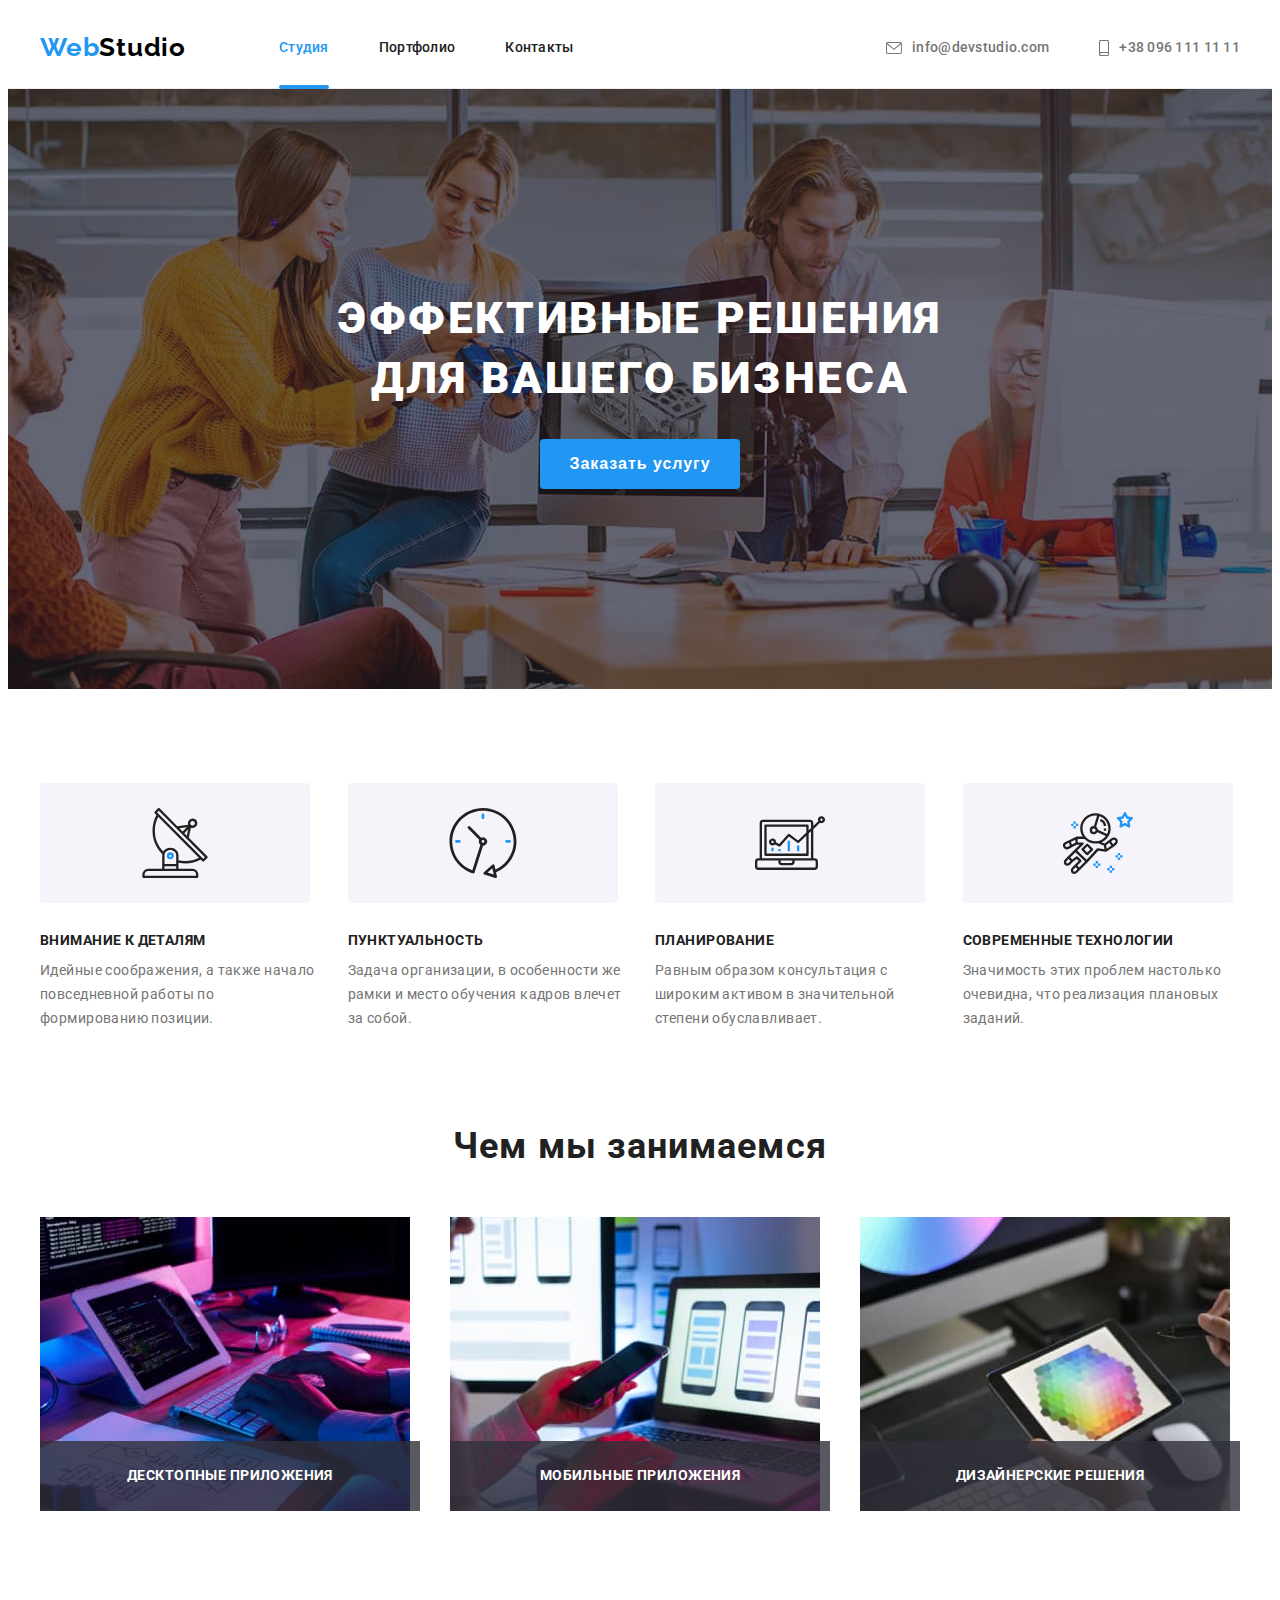
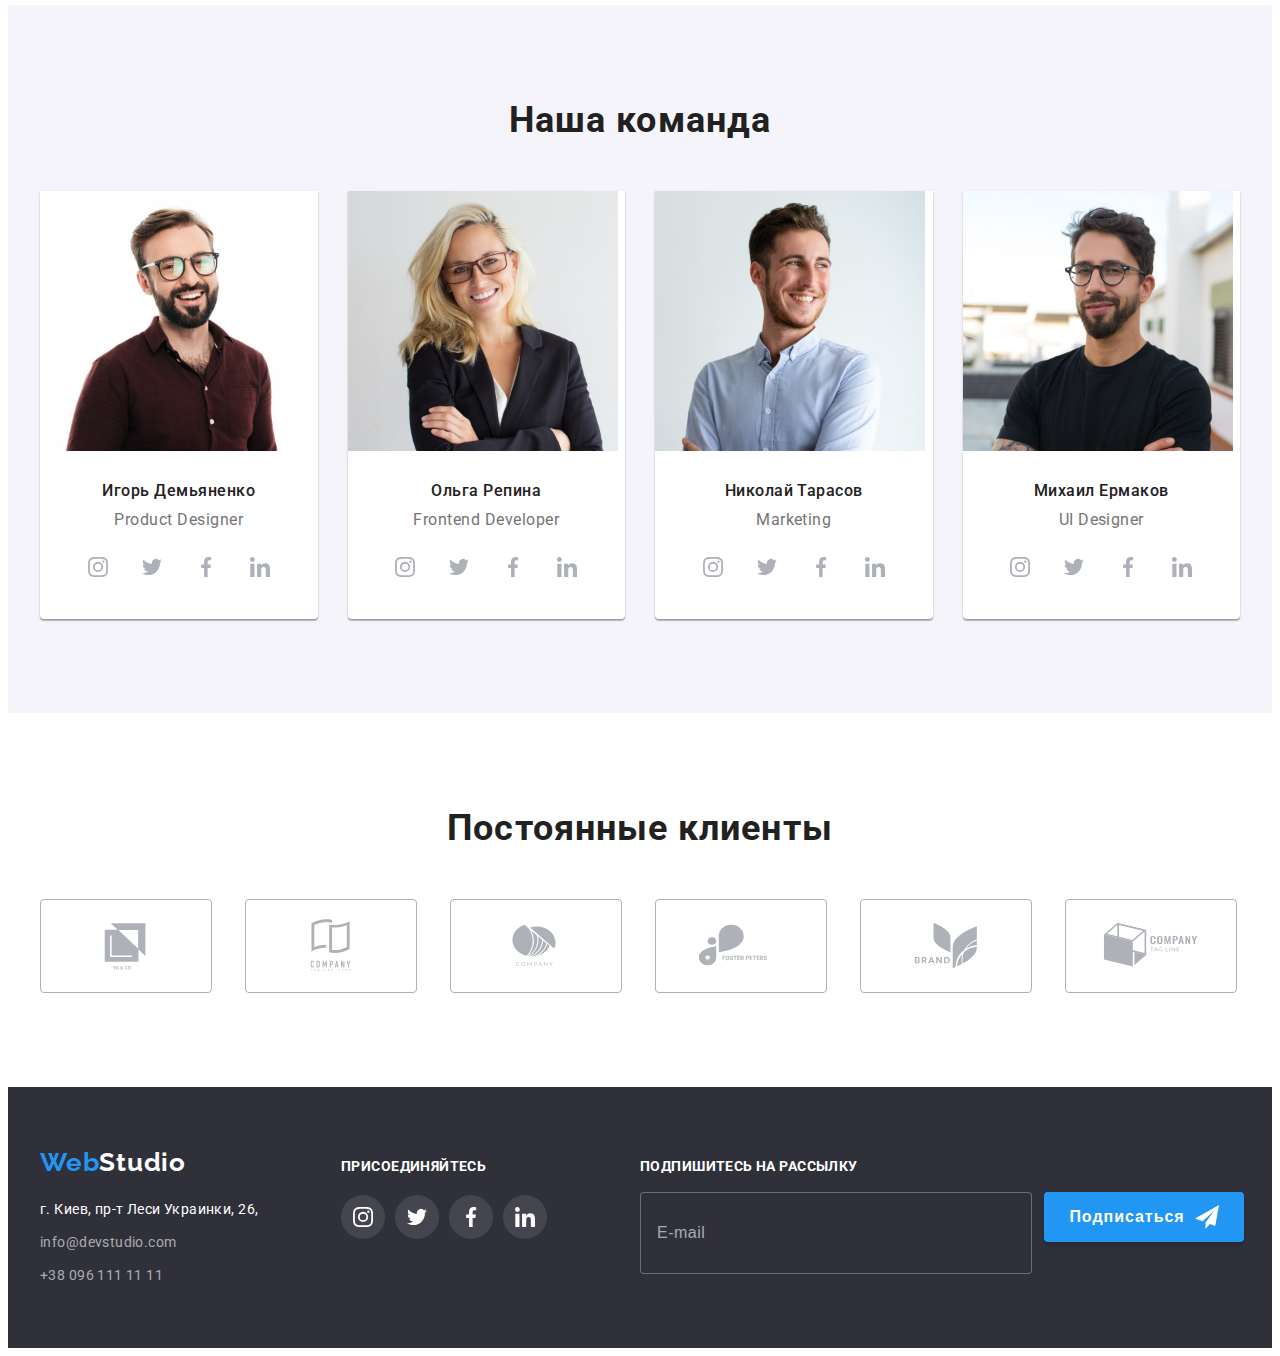
==== index.html @ a0c00a34 "Выполняет рефакторинг CSS-кода модального окна используя препроцессор SASS" ====
<!DOCTYPE html>
<html lang="ru">
<head>
    <meta charset="UTF-8">
    <meta http-equiv="X-UA-Compatible" content="IE=edge">
    <meta name="viewport" content="width=device-width, initial-scale=1.0">
    <title>Студия</title>
    <link rel="preconnect" href="https://fonts.googleapis.com">
    <link rel="preconnect" href="https://fonts.gstatic.com" crossorigin>
    <link href="https://fonts.googleapis.com/css2?family=Raleway:wght@700&family=Roboto:wght@400;500;700;900&display=swap"
        rel="stylesheet">
    <link rel="stylesheet" href="https://cdnjs.cloudflare.com/ajax/libs/modern-normalize/1.1.0/modern-normalize.min.css"
        integrity="sha512-wpPYUAdjBVSE4KJnH1VR1HeZfpl1ub8YT/NKx4PuQ5NmX2tKuGu6U/JRp5y+Y8XG2tV+wKQpNHVUX03MfMFn9Q=="
        crossorigin="anonymous" referrerpolicy="no-referrer" />
    <link rel="stylesheet" href="./css/main.min.css">
    <link rel="stylesheet" href="./css_old/styles.css">
</head>
<body>
    <!-- Шапка сайта -->    
    <header class="header">

        <div class="container header__container">

            <!-- Раздел навигации -->
            <nav class="nav">
                <a class="logo" href="./index.html">
                    <span class="logo__accent">Web</span>Studio
                </a>

                <ul class="nav-list">
                    <li class="nav-list__item">
                        <a class="nav-list__link current" href="./index.html">Студия</a>
                    </li>
                    <li class="nav-list__item">
                        <a class="nav-list__link" href="./portfolio.html">Портфолио</a>
                    </li>
                    <li class="nav-list__item">
                        <a class="nav-list__link" href="#">Контакты</a>
                    </li>
                </ul>
            </nav>

            <!-- Ссылки на контакты сайта -->
            <ul class="contact-list">
                <li class="contact-list__item">
                    <a class="contact-list__mail" href="mailto:info@devstudio.com">
                        <svg width="16" height="12" class="contact-list__icon">
                            <use href="./images/icons.svg#envelope"></use>
                        </svg>
                        info@devstudio.com
                    </a>
                </li>
                <li class="contact-list__item">
                    <a class="contact-list__phone" href="tel:+380961111111">
                        <svg width="10" height="16" class="contact-list__icon">
                            <use href="./images/icons.svg#smartphone"></use>
                        </svg>
                        +38 096 111 11 11
                    </a>
                </li>
            </ul>
        </div>
    </header>

    <!-- Главное (уникальное) содержсодержимое страницы -->
    <main class="main-content">
        
        <!-- Блок "ГЕРОЙ" -->
        <div class="hero">
            <section class="hero__content">
                <h1 class="hero__title">Эффективные решения для вашего бизнеса</h1>

                <button class="button hero__button" type="button" data-modal-open>Заказать услугу</button>

               <!-- Модальное окно -->
                <div class="backdrop is-hidden" data-modal>
                    <div class="modal">
                        <button class="button modal__closing-button" type="button" data-modal-close>
                            <svg width="11" height="11" class="button__icon">
                                <use href="./images/icons.svg#cross"></use>
                            </svg>
                        </button>

                        <h2 class="modal__title visually-hidden">Форма заказа услуги</h2>
                        <p class="modal__offer">Оставьте свои данные, мы вам перезвоним</p>

                        <form class="form">
                            <label class="form__label">
                                Имя
                                <input class="form__input" type="text" name="username">
                                <svg width="18" height="18" class="form__icon">
                                    <use href="./images/icons.svg#person"></use>
                                </svg>
                            </label>
                            <label class="form__label">
                                Телефон
                                <input class="form__input" type="tel" name="user-phone">
                                <svg width="18" height="18" class="form__icon">
                                    <use href="./images/icons.svg#phone"></use>
                                </svg>
                            </label>
                            <label class="form__label">
                                Почта
                                <input class="form__input" type="email" name="users-email">
                                <svg width="18" height="18" class="form__icon">
                                    <use href="./images/icons.svg#email"></use>
                                </svg>
                            </label>
                            <label class="form__label form__label--another-margin">
                                Комментарий
                                <textarea class="textarea" name="user-comments" rows="6" placeholder="Введите текст"></textarea>
                            </label>
                            <label class="policy">
                                <input class="policy__checkbox-original visually-hidden" type="checkbox" name="policy-checkbox" value="terms-of-use">
                                <span class="policy__checkbox-custom">
                                    <svg width="15" height="15" class="policy__checkbox-icon">
                                        <use href="./images/icons.svg#icon-check"></use>
                                    </svg>
                                </span>
                                Соглашаюсь с рассылкой и принимаю&#xa0;<a class="policy__link" href="#">Условия договора</a>
                            </label>

                            <button class="button modal__button" type="submit">Отправить</button>
                        </form>
                    </div>
                </div>
            </section>
        </div>

        <!-- Преимущества / особенности ВебСтудии -->
        <section class="benefits section">
            <div class="container">
                <h2 class="section-title-main visually-hidden">Преимущества / особенности</h2>

                <!-- Список преимуществ -->
                <ul class="benefits-list">
                    <li class="benefits-item">
                        <div class="benefits-icon-box">
                            <svg width="70" height="70" class="benefits-icon">
                                <use href="./images/icons.svg#attention-to-detail"></use>
                            </svg>
                        </div>
                        <h3 class="item-title">Внимание к деталям</h3>
                        <p class="item-text">Идейные соображения, а также начало повседневной работы по формированию позиции.</p>
                    </li>
                    <li class="benefits-item">
                        <div class="benefits-icon-box">
                            <svg width="70" height="70" class="benefits-icon">
                                <use href="./images/icons.svg#punctuality"></use>
                            </svg>
                        </div>
                        <h3 class="item-title">Пунктуальность</h3>
                        <p class="item-text">Задача организации, в особенности же рамки и место обучения кадров влечет за собой.</p>
                    </li>
                    <li class="benefits-item">
                        <div class="benefits-icon-box">
                            <svg width="70" height="70" class="benefits-icon">
                                <use href="./images/icons.svg#planning"></use>
                            </svg>
                        </div>
                        <h3 class="item-title">Планирование</h3>
                        <p class="item-text">Равным образом консультация с широким активом в значительной степени обуславливает.</p>
                    </li>
                    <li class="benefits-item">
                        <div class="benefits-icon-box">
                            <svg width="70" height="70" class="benefits-icon">
                                <use href="./images/icons.svg#modern-technologies"></use>
                            </svg>
                        </div>
                        <h3 class="item-title">Современные технологии</h3>
                        <p class="item-text">Значимость этих проблем настолько очевидна, что реализация плановых заданий.</p>
                    </li>
                </ul>
            </div>
        </section>

        <!-- Услуги ВебСтудии -->
        <section class="services section">
            <div class="container">
                <h2 class="section-title-main">Чем мы занимаемся</h2>

                <!-- Список услуг ВебСтудии -->
                <ul class="services-list">
                    <li class="services-item">
                        <img class="services-image" src="./images/studio-services/1-layout-of-the-website.jpg" 
                        alt="Разработчик с помощью гаджетов занимается версткой сайта" 
                        width="370" 
                        height="294">

                        <div class="services-item-overlay">
                            <h3 class="item-title">Десктопные приложения</h3>
                        </div>
                    </li>
                    <li class="services-item">
                        <img class="services-image" src="./images/studio-services/2-frontend-end-backend-dev.jpg" 
                        alt="Разработчик с помощью гаджетов занимается оформлением интерфейса сайта" 
                        width="370" 
                        height="294">

                        <div class="services-item-overlay">
                            <h3 class="item-title">Мобильные приложения</h3>
                        </div>
                    </li>
                    <li class="services-item">
                        <img class="services-image" src="./images/studio-services/3-website-design.jpg" 
                        alt="Разработчик с помощью гаджетов занимается оформлением дизайна сайта" 
                        width="370" 
                        height="294">

                        <div class="services-item-overlay">
                            <h3 class="item-title">Дизайнерские решения</h3>
                        </div>
                    </li>
                </ul>
            </div>
        </section>

        <!-- Наша команда -->
        <section class="team section">
            <div class="container">
                <h2 class="section-title-main">Наша команда</h2>
            
                <!-- Список членов команды со ссылками на личные портфолио -->
                <ul class="team-list">
                    <li class="team-item">
                        <img class="team-item-images" src="./images/team-of-studio/1-igor-demyanenko.jpg"
                        alt="Личное фото Игоря Демьяненко" 
                        width="270" 
                        height="260">
                        <h3 class="item-title">Игорь Демьяненко</h3>
                        <p class="item-text">Product Designer</p>
                        <ul class="social-networks-list">
                            <li class="social-networks-item">
                                <a class="social-network-link" href="#" aria-label="">
                                    <div class="social-network-icon-box">
                                        <svg width="20" height="20" class="social-network-icon">
                                            <use href="./images/icons.svg#instagram"></use>
                                        </svg>
                                    </div>
                                </a>
                            </li>
                            <li class="social-networks-item">
                                <a class="social-network-link" href="#">
                                    <div class="social-network-icon-box">
                                        <svg width="20" height="20" class="social-network-icon">
                                            <use href="./images/icons.svg#twitter"></use>
                                        </svg>
                                    </div>
                                </a>
                            </li>
                            <li class="social-networks-item">
                                <a class="social-network-link" href="#">
                                    <div class="social-network-icon-box">
                                        <svg width="20" height="20" class="social-network-icon">
                                            <use href="./images/icons.svg#facebook"></use>
                                        </svg>
                                    </div>
                                </a>
                            </li>
                            <li class="social-networks-item">
                                <a class="social-network-link" href="#">
                                    <div class="social-network-icon-box">
                                        <svg width="20" height="20" class="social-network-icon">
                                            <use href="./images/icons.svg#linkedin"></use>
                                        </svg>
                                    </div>
                                </a>
                            </li>
                        </ul>
                    </li>
                    <li class="team-item">
                        <img class="team-item-images" src="./images/team-of-studio/2-olga-repina.jpg"
                        alt="Личное фото Ольги Репиной" 
                        width="270" 
                        height="260">
                        <h3 class="item-title">Ольга Репина</h3>
                        <p class="item-text">Frontend Developer</p>
                        <ul class="social-networks-list">
                            <li class="social-networks-item">
                                <a class="social-network-link" href="#" aria-label="">
                                    <div class="social-network-icon-box">
                                        <svg width="20" height="20" class="social-network-icon">
                                            <use href="./images/icons.svg#instagram"></use>
                                        </svg>
                                    </div>
                                </a>
                            </li>
                            <li class="social-networks-item">
                                <a class="social-network-link" href="#">
                                    <div class="social-network-icon-box">
                                        <svg width="20" height="20" class="social-network-icon">
                                            <use href="./images/icons.svg#twitter"></use>
                                        </svg>
                                    </div>
                                </a>
                            </li>
                            <li class="social-networks-item">
                                <a class="social-network-link" href="#">
                                    <div class="social-network-icon-box">
                                        <svg width="20" height="20" class="social-network-icon">
                                            <use href="./images/icons.svg#facebook"></use>
                                        </svg>
                                    </div>
                                </a>
                            </li>
                            <li class="social-networks-item">
                                <a class="social-network-link" href="#">
                                    <div class="social-network-icon-box">
                                        <svg width="20" height="20" class="social-network-icon">
                                            <use href="./images/icons.svg#linkedin"></use>
                                        </svg>
                                    </div>
                                </a>
                            </li>
                        </ul>
                    </li>
                    <li class="team-item">
                        <img class="team-item-images" src="./images/team-of-studio/3-nikolay-tarasov.jpg"
                        alt="Личное фото Николая Тарасова" 
                        width="270" 
                        height="260">
                        <h3 class="item-title">Николай Тарасов</h3>
                        <p class="item-text">Marketing</p>
                        <ul class="social-networks-list">
                            <li class="social-networks-item">
                                <a class="social-network-link" href="#" aria-label="">
                                    <div class="social-network-icon-box">
                                        <svg width="20" height="20" class="social-network-icon">
                                            <use href="./images/icons.svg#instagram"></use>
                                        </svg>
                                    </div>
                                </a>
                            </li>
                            <li class="social-networks-item">
                                <a class="social-network-link" href="#">
                                    <div class="social-network-icon-box">
                                        <svg width="20" height="20" class="social-network-icon">
                                            <use href="./images/icons.svg#twitter"></use>
                                        </svg>
                                    </div>
                                </a>
                            </li>
                            <li class="social-networks-item">
                                <a class="social-network-link" href="#">
                                    <div class="social-network-icon-box">
                                        <svg width="20" height="20" class="social-network-icon">
                                            <use href="./images/icons.svg#facebook"></use>
                                        </svg>
                                    </div>
                                </a>
                            </li>
                            <li class="social-networks-item">
                                <a class="social-network-link" href="#">
                                    <div class="social-network-icon-box">
                                        <svg width="20" height="20" class="social-network-icon">
                                            <use href="./images/icons.svg#linkedin"></use>
                                        </svg>
                                    </div>
                                </a>
                            </li>
                        </ul>
                    </li>
                    <li class="team-item">
                        <img class="team-item-images" src="./images/team-of-studio/4-mikhail-ermakov.jpg"
                        alt="Личное фото Михаила Ермакова" 
                        width="270" 
                        height="260">
                        <h3 class="item-title">Михаил Ермаков</h3>
                        <p class="item-text">UI Designer</p>
                        <ul class="social-networks-list">
                            <li class="social-networks-item">
                                <a class="social-network-link" href="#" aria-label="">
                                    <div class="social-network-icon-box">
                                        <svg width="20" height="20" class="social-network-icon">
                                            <use href="./images/icons.svg#instagram"></use>
                                        </svg>
                                    </div>
                                </a>
                            </li>
                            <li class="social-networks-item">
                                <a class="social-network-link" href="#">
                                    <div class="social-network-icon-box">
                                        <svg width="20" height="20" class="social-network-icon">
                                            <use href="./images/icons.svg#twitter"></use>
                                        </svg>
                                    </div>
                                </a>
                            </li>
                            <li class="social-networks-item">
                                <a class="social-network-link" href="#">
                                    <div class="social-network-icon-box">
                                        <svg width="20" height="20" class="social-network-icon">
                                            <use href="./images/icons.svg#facebook"></use>
                                        </svg>
                                    </div>
                                </a>
                            </li>
                            <li class="social-networks-item">
                                <a class="social-network-link" href="#">
                                    <div class="social-network-icon-box">
                                        <svg width="20" height="20" class="social-network-icon">
                                            <use href="./images/icons.svg#linkedin"></use>
                                        </svg>
                                    </div>
                                </a>
                            </li>
                        </ul>
                    </li>
                </ul>
            </div>
        </section>

        <!-- Постоянные клиенты -->
        <section class="clients section">
            <div class="container">
                <h2 class="section-title-main">Постоянные клиенты</h2>
        
                <!-- Список ссылок на сайты клиентов -->
                <ul class="clients-list">
                    <li class="clients-item">
                        <a class="clients-link" href="#">
                            <div class="clients-icon-box">
                                <svg width="106" height="60" class="clients-icon">
                                    <use href="./images/icons.svg#first-client"></use>
                                </svg>
                            </div>
                        </a>
                    </li>
                    <li class="clients-item">
                        <a class="clients-link" href="#">
                            <div class="clients-icon-box">
                                <svg width="106" height="60" class="clients-icon">
                                    <use href="./images/icons.svg#second-client"></use>
                                </svg>
                            </div>
                        </a>
                    </li>
                    <li class="clients-item">
                        <a class="clients-link" href="#">
                            <div class="clients-icon-box">
                                <svg width="106" height="60" class="clients-icon">
                                    <use href="./images/icons.svg#third-client"></use>
                                </svg>
                            </div>
                        </a>
                    </li>
                    <li class="clients-item">
                        <a class="clients-link" href="#">
                            <div class="clients-icon-box">
                                <svg width="106" height="60" class="clients-icon">
                                    <use href="./images/icons.svg#fourth-client"></use>
                                </svg>
                            </div>
                        </a>
                    </li>
                    <li class="clients-item">
                        <a class="clients-link" href="#">
                            <div class="clients-icon-box">
                                <svg width="106" height="60" class="clients-icon">
                                    <use href="./images/icons.svg#fifth-client"></use>
                                </svg>
                            </div>
                        </a>
                    </li>
                    <li class="clients-item">
                        <a class="clients-link" href="#">
                            <div class="clients-icon-box">
                                <svg width="106" height="60" class="clients-icon">
                                    <use href="./images/icons.svg#sixth-client"></use>
                                </svg>
                            </div>
                        </a>
                    </li>
                </ul>
            </div>
        </section>

    </main>

    <!-- Подвал сайта -->
    <footer class="footer">
        <div class="container">
            <div class="information-about-us">
                <div class="our-contacts">
                    <a class="logo footer__logo" href="./index.html">
                        <span class="logo__accent">Web</span>Studio
                    </a>

                    <address class="address">
                        <p>г. Киев, пр-т Леси Украинки, 26,</p>

                        <a class="contact-mail" href="mailto:info@devstudio.com">info@devstudio.com</a>
                        <a class="contact-number" href="tel:+380961111111">+38 096 111 11 11</a>
                    </address>
                </div>

                <div class="our-social-networks">
                    <h3 class="item-title">Присоединяйтесь</h3>
                    <ul class="social-networks-list">
                        <li class="social-networks-item">
                            <a class="social-network-link" href="#" aria-label="">
                                <div class="social-network-icon-box">
                                    <svg width="20" height="20" class="social-network-icon">
                                        <use href="./images/icons.svg#instagram"></use>
                                    </svg>
                                </div>
                            </a>
                        </li>
                        <li class="social-networks-item">
                            <a class="social-network-link" href="#">
                                <div class="social-network-icon-box">
                                    <svg width="20" height="20" class="social-network-icon">
                                        <use href="./images/icons.svg#twitter"></use>
                                    </svg>
                                </div>
                            </a>
                        </li>
                        <li class="social-networks-item">
                            <a class="social-network-link" href="#">
                                <div class="social-network-icon-box">
                                    <svg width="20" height="20" class="social-network-icon">
                                        <use href="./images/icons.svg#facebook"></use>
                                    </svg>
                                </div>
                            </a>
                        </li>
                        <li class="social-networks-item">
                            <a class="social-network-link" href="#">
                                <div class="social-network-icon-box">
                                    <svg width="20" height="20" class="social-network-icon">
                                        <use href="./images/icons.svg#linkedin"></use>
                                    </svg>
                                </div>
                            </a>
                        </li>
                    </ul>
                </div>

                <div class="our-newsletter">
                    <h3 class="item-title">Подпишитесь на рассылку</h3>

                    <form class="form-newsletter">
                        <label class="form__label form__label--no-margin">
                            <input class="form__input" type="email" name="users-email" placeholder="E-mail">
                        </label>

                        <button class="submit-form-btn" type="submit">
                            Подписаться
                            <svg width="24" height="24" class="icon-send">
                                <use href="./images/icons.svg#icon-send"></use>
                            </svg>
                        </button>
                    </form>
                </div>
            </div>
        </div>
    </footer>

    <script src="./js/modal.js"></script>
</body>
</html>
---- css/main.min.css ----
:root{--primary-bg-color: #ffffff;--secondary-bg-color: #2f303a;--section-bg-color: #f5f4fa;--primary-text-color: #757575;--secondary-text-color: #ffffff;--title-text-color: #212121;--logo-basic-text-color: #000000;--primary-button-color: #f5f4fa;--secondary-button-color: #2196f3;--primary-icon-color: #afb1b8;--secondary-icon-color: #ffffff;--primary-bg-color-icon: #ffffff;--secondary-bg-color-icon: rgba(255, 255, 255, 0.1);--primary-text-accent-color: #2196f3;--primary-element-accent-color: #2196f3;--secondary-element-accent-color: #ffffff;--tertiary-element-accent-color: #188ce8;--flexbox-items-gap: 30px;--primary-duration: 250ms;--primary-timing-function: cubic-bezier(0.4, 0, 0.2, 1)}body{background-color:var(--primary-bg-color);color:var(--primary-text-color);font-family:Roboto, sans-serif;font-style:normal;font-weight:normal;font-size:14px;line-height:1.71;letter-spacing:0.03em}h2{color:var(--title-text-color);font-weight:bold;font-size:36px;line-height:1.17;text-align:center;letter-spacing:0.03em}h3{color:var(--title-text-color)}h1,h2,h3,h4,h5,h6,p,ul{margin:0;padding:0;list-style:none}img{display:block;max-width:100%;height:auto}input{margin:0;padding:0}.container{width:1200px;padding-left:15px;padding-right:15px;margin-left:auto;margin-right:auto}.section{padding:94px 0}.visually-hidden{position:absolute;width:1px;height:1px;margin:-1px;padding:0;overflow:hidden;border:0;clip:rect(0 0 0 0)}.header{border-bottom:1px solid #ececec}.header__container{display:-webkit-box;display:-webkit-flex;display:-ms-flexbox;display:flex}.nav,.nav-list{display:-webkit-box;display:-webkit-flex;display:-ms-flexbox;display:flex;-webkit-box-align:center;-webkit-align-items:center;-ms-flex-align:center;align-items:center}.nav-list{font-weight:500;font-size:14px;line-height:1.14;letter-spacing:0.02em}.nav-list__item:not(:last-child){margin-right:50px}.nav-list__link{display:inline-block;position:relative;padding:32px 0;color:var(--title-text-color);text-decoration:none;-webkit-transition-property:color;-o-transition-property:color;transition-property:color;-webkit-transition-duration:var(--primary-duration);-o-transition-duration:var(--primary-duration);transition-duration:var(--primary-duration);-webkit-transition-timing-function:var(--primary-timing-function);-o-transition-timing-function:var(--primary-timing-function);transition-timing-function:var(--primary-timing-function)}.nav-list__link:hover,.nav-list__link:focus{color:var(--primary-text-accent-color)}.nav-list__link::after{content:'';position:absolute;bottom:-1px;left:0;width:100%;height:4px;-webkit-border-radius:2px;border-radius:2px;background-color:var(--primary-element-accent-color);opacity:0}.nav-list__link.current{color:var(--primary-text-accent-color)}.current.nav-list__link::after{opacity:1}.contact-list{font-weight:500;font-size:14px;line-height:1.14;letter-spacing:0.02em;margin-left:auto;display:-webkit-box;display:-webkit-flex;display:-ms-flexbox;display:flex;-webkit-box-align:center;-webkit-align-items:center;-ms-flex-align:center;align-items:center}.contact-list__icon{margin-right:10px;fill:currentColor}.contact-list__item:not(:last-child){margin-right:50px}.contact-list__mail,.contact-list__phone{color:var(--primary-text-color);text-decoration:none;display:-webkit-box;display:-webkit-flex;display:-ms-flexbox;display:flex;-webkit-box-align:center;-webkit-align-items:center;-ms-flex-align:center;align-items:center;padding:32px 0;-webkit-transition-property:color;-o-transition-property:color;transition-property:color;-webkit-transition-duration:var(--primary-duration);-o-transition-duration:var(--primary-duration);transition-duration:var(--primary-duration);-webkit-transition-timing-function:var(--primary-timing-function);-o-transition-timing-function:var(--primary-timing-function);transition-timing-function:var(--primary-timing-function)}.contact-list__mail:hover,.contact-list__mail:focus,.contact-list__phone:hover,.contact-list__phone:focus{color:var(--primary-text-accent-color)}.logo{color:var(--logo-basic-text-color);font-family:Raleway, sans-serif;font-weight:bold;font-size:26px;line-height:1.19;letter-spacing:0.03em;text-decoration:none;margin-right:93px;padding-top:24px;padding-bottom:25px;-webkit-transition-property:color;-o-transition-property:color;transition-property:color;-webkit-transition-duration:var(--primary-duration);-o-transition-duration:var(--primary-duration);transition-duration:var(--primary-duration);-webkit-transition-timing-function:var(--primary-timing-function);-o-transition-timing-function:var(--primary-timing-function);transition-timing-function:var(--primary-timing-function)}.logo__accent{color:var(--primary-text-accent-color)}.logo:hover,.logo:focus{color:var(--primary-text-accent-color)}.footer__logo{display:inline-block;margin:0 0 20px 0;padding:0;color:var(--secondary-text-color)}.hero{background-color:var(--secondary-bg-color);min-height:600px}.hero__content{max-width:1600px;margin-left:auto;margin-right:auto;padding-top:200px;padding-bottom:200px;background-image:-webkit-gradient(linear, left top, left bottom, from(rgba(47,48,58,0.4)), to(rgba(47,48,58,0.4))),url(../images/hero/background-hero.jpg);background-image:-webkit-linear-gradient(rgba(47,48,58,0.4), rgba(47,48,58,0.4)),url(../images/hero/background-hero.jpg);background-image:-o-linear-gradient(rgba(47,48,58,0.4), rgba(47,48,58,0.4)),url(../images/hero/background-hero.jpg);background-image:linear-gradient(rgba(47,48,58,0.4), rgba(47,48,58,0.4)),url(../images/hero/background-hero.jpg);-webkit-background-size:cover;background-size:cover;background-position:center}.hero__title{width:696px;margin-left:auto;margin-right:auto;margin-bottom:30px;color:var(--secondary-text-color);font-weight:900;font-size:44px;line-height:1.36;text-align:center;letter-spacing:0.06em;text-transform:uppercase}.button{display:block;width:200px;height:50px;margin:0 auto;padding:0;border:none;-webkit-border-radius:4px;border-radius:4px;background-color:var(--secondary-button-color);color:var(--secondary-text-color);font-weight:bold;font-size:16px;line-height:1.87;letter-spacing:.06em;-webkit-transition-property:-webkit-box-shadow background-color;transition-property:-webkit-box-shadow background-color;-o-transition-property:box-shadow background-color;transition-property:box-shadow background-color;transition-property:box-shadow background-color, -webkit-box-shadow background-color;-webkit-transition-duration:var(--primary-duration);-o-transition-duration:var(--primary-duration);transition-duration:var(--primary-duration);-webkit-transition-timing-function:var(--primary-timing-function);-o-transition-timing-function:var(--primary-timing-function);transition-timing-function:var(--primary-timing-function)}.button:hover,.button:focus{cursor:pointer;background-color:var(--tertiary-element-accent-color)}.backdrop{position:fixed;top:0;left:0;width:100%;height:100%;z-index:20;background-color:rgba(0,0,0,0.2);-webkit-transition-property:opacity transform;-o-transition-property:opacity transform;transition-property:opacity transform;-webkit-transition-duration:var(--primary-duration);-o-transition-duration:var(--primary-duration);transition-duration:var(--primary-duration);-webkit-transition-timing-function:var(--primary-timing-function);-o-transition-timing-function:var(--primary-timing-function);transition-timing-function:var(--primary-timing-function)}.backdrop.is-hidden{opacity:0;pointer-events:none;-webkit-transform:scale(1.1);-ms-transform:scale(1.1);transform:scale(1.1)}.modal{position:absolute;top:50%;left:50%;-webkit-transform:translate(-50%, -50%);-ms-transform:translate(-50%, -50%);transform:translate(-50%, -50%);min-width:528px;min-height:581px;padding:40px;background-color:#ffffff;-webkit-box-shadow:0px 1px 3px rgba(0,0,0,0.12),0px 1px 1px rgba(0,0,0,0.14),0px 2px 1px rgba(0,0,0,0.2);box-shadow:0px 1px 3px rgba(0,0,0,0.12),0px 1px 1px rgba(0,0,0,0.14),0px 2px 1px rgba(0,0,0,0.2);-webkit-border-radius:4px;border-radius:4px}.modal__closing-button{position:absolute;top:8px;right:8px;display:-webkit-box;display:-webkit-flex;display:-ms-flexbox;display:flex;-webkit-box-pack:center;-webkit-justify-content:center;-ms-flex-pack:center;justify-content:center;-webkit-box-align:center;-webkit-align-items:center;-ms-flex-align:center;align-items:center;width:30px;height:30px;background-color:#ffffff;border:1px solid rgba(0,0,0,0.1);-webkit-border-radius:50%;border-radius:50%;-webkit-transition-property:fill;-o-transition-property:fill;transition-property:fill;-webkit-transition-duration:var(--primary-duration);-o-transition-duration:var(--primary-duration);transition-duration:var(--primary-duration);-webkit-transition-timing-function:var(--primary-timing-function);-o-transition-timing-function:var(--primary-timing-function);transition-timing-function:var(--primary-timing-function)}.modal__closing-button:hover,.modal__closing-button:focus{background-color:currentColor;cursor:pointer;fill:var(--primary-element-accent-color)}.modal__offer{margin-bottom:12px;font-weight:bold;font-size:20px;line-height:1.15;text-align:center;letter-spacing:0.03em;color:#212121}.form__label{position:relative;display:block;margin-bottom:10px;font-weight:normal;font-size:12px;line-height:1.17;letter-spacing:0.01em}.form__label--another-margin{margin-bottom:20px}.form__label--no-margin{margin:0}.form__input{width:100%;height:40px;margin-top:4px;padding:11px 12px 11px 42px;border:1px solid rgba(33,33,33,0.2);-webkit-border-radius:4px;border-radius:4px;font-weight:normal;font-size:14px;line-height:1.14;letter-spacing:0.01em;color:#000000;-webkit-transition-property:border;-o-transition-property:border;transition-property:border;-webkit-transition-duration:var(--primary-duration);-o-transition-duration:var(--primary-duration);transition-duration:var(--primary-duration);-webkit-transition-timing-function:var(--primary-timing-function);-o-transition-timing-function:var(--primary-timing-function);transition-timing-function:var(--primary-timing-function)}.form__input:focus{border:1px solid var(--primary-element-accent-color)}.form__input:focus+.form__icon{fill:var(--primary-element-accent-color)}.form__icon{position:absolute;bottom:11px;left:12px;-webkit-transition-property:fill;-o-transition-property:fill;transition-property:fill;-webkit-transition-duration:var(--primary-duration);-o-transition-duration:var(--primary-duration);transition-duration:var(--primary-duration);-webkit-transition-timing-function:var(--primary-timing-function);-o-transition-timing-function:var(--primary-timing-function);transition-timing-function:var(--primary-timing-function)}.form__label:hover{cursor:pointer}.form__label:hover .form__input{border:1px solid var(--primary-element-accent-color);cursor:pointer}.form__label:hover .form__icon{fill:var(--primary-element-accent-color)}.textarea{width:100%;resize:none;margin-top:4px;padding:12px 16px;border:1px solid rgba(33,33,33,0.2);-webkit-border-radius:4px;border-radius:4px;font-weight:normal;font-size:14px;line-height:1.14;letter-spacing:0.01em;color:#000000;-webkit-transition-property:border;-o-transition-property:border;transition-property:border;-webkit-transition-duration:var(--primary-duration);-o-transition-duration:var(--primary-duration);transition-duration:var(--primary-duration);-webkit-transition-timing-function:var(--primary-timing-function);-o-transition-timing-function:var(--primary-timing-function);transition-timing-function:var(--primary-timing-function)}.textarea::-webkit-input-placeholder{font-weight:normal;font-size:14px;line-height:1.14;letter-spacing:0.01em;color:rgba(117,117,117,0.5)}.textarea:-ms-input-placeholder{font-weight:normal;font-size:14px;line-height:1.14;letter-spacing:0.01em;color:rgba(117,117,117,0.5)}.textarea::-ms-input-placeholder{font-weight:normal;font-size:14px;line-height:1.14;letter-spacing:0.01em;color:rgba(117,117,117,0.5)}.textarea::placeholder{font-weight:normal;font-size:14px;line-height:1.14;letter-spacing:0.01em;color:rgba(117,117,117,0.5)}.textarea:focus{border:1px solid var(--primary-element-accent-color)}.form__label:hover .textarea{border:1px solid var(--primary-element-accent-color);cursor:pointer}.policy{display:-webkit-box;display:-webkit-flex;display:-ms-flexbox;display:flex;-webkit-box-pack:center;-webkit-justify-content:center;-ms-flex-pack:center;justify-content:center;-webkit-box-align:center;-webkit-align-items:center;-ms-flex-align:center;align-items:center;margin-bottom:30px;font-weight:normal;font-size:14px;line-height:1.71;letter-spacing:0.03em}.policy:hover{cursor:pointer}.policy__checkbox-custom{display:inline-block;position:relative;margin-right:8px;width:16px;height:15px;border:2px solid #212121;-webkit-border-radius:2px;border-radius:2px;-webkit-transition-property:border;-o-transition-property:border;transition-property:border;-webkit-transition-duration:var(--primary-duration);-o-transition-duration:var(--primary-duration);transition-duration:var(--primary-duration);-webkit-transition-timing-function:var(--primary-timing-function);-o-transition-timing-function:var(--primary-timing-function);transition-timing-function:var(--primary-timing-function)}.policy__checkbox-icon{position:absolute;top:-2px;left:-2px}.policy__checkbox-original:hover+.policy__checkbox-custom,.policy__checkbox-original:focus+.policy__checkbox-custom{border:2px solid var(--primary-element-accent-color)}.policy__checkbox-original:checked+.policy__checkbox-custom{background-color:var(--primary-element-accent-color);border:2px solid transparent}.policy__link{color:var(--primary-text-accent-color)}.modal__button{-webkit-box-shadow:0px 4px 4px rgba(0,0,0,0.15);box-shadow:0px 4px 4px rgba(0,0,0,0.15)}
/*# sourceMappingURL=main.min.css.map */
---- css_old/styles.css ----
/* Преимущества / особенности ВебСтудии */

.benefits-list {
  display: flex;
}

.benefits-item {
  flex-basis: calc(100% - (3 * var(--flexbox-items-gap) / 4));
}

.benefits-item:not(:last-child) {
  margin-right: var(--flexbox-items-gap);
}

.benefits-icon-box {
  width: 270px;
  height: 120px;
  margin-bottom: var(--flexbox-items-gap);

  display: flex;
  justify-content: center;
  align-items: center;

  background-color: var(--section-bg-color);

  border-radius: 4px;
}

.benefits-list .item-title {
  margin-bottom: 10px;

  font-weight: bold;
  font-size: 14px;
  line-height: 1.14;
  letter-spacing: 0.03em;
  text-transform: uppercase;
}

/* Услуги ВебСтудии */

.services.section {
  padding-top: 0;
}

.services .section-title-main {
  margin-bottom: 50px;
}

.services-list {
  display: flex;
}

.services-item {
  position: relative;

  flex-basis: calc(100% - (2 * var(--flexbox-items-gap)) / 3);
}

.services-item:not(:last-child) {
  margin-right: var(--flexbox-items-gap);
}

.services-item-overlay {
  position: absolute;
  bottom: 0;

  display: flex;
  justify-content: center;
  align-items: center;

  width: 100%;
  height: 70px;

  background-color: rgba(47, 48, 58, 0.8);
}

.services-item-overlay .item-title {
  font-weight: bold;
  font-size: 14px;
  line-height: 1.14;
  letter-spacing: 0.03em;
  text-transform: uppercase;
  color: var(--secondary-text-color);
}

/* Наша команда */
.team {
  background-color: var(--section-bg-color);
}

.team .section-title-main {
  margin-bottom: 50px;
}

.team-list {
  display: flex;
}

.team-item {
  flex-basis: calc(100% - (3 * var(--flexbox-items-gap)) / 4);
}

.team-item:not(:last-child) {
  margin-right: var(--flexbox-items-gap);
}

.team-item {
  padding-bottom: 30px;

  background-color: #ffffff;

  box-shadow: 0px 1px 3px rgba(0, 0, 0, 0.12), 0px 1px 1px rgba(0, 0, 0, 0.14),
    0px 2px 1px rgba(0, 0, 0, 0.2);

  border-radius: 0px 0px 4px 4px;
}

.team-item-link {
  text-decoration: none;
}

.team-item-images {
  margin-bottom: 30px;
}

.team-list .item-title {
  margin-bottom: 10px;

  font-weight: 500;
  font-size: 16px;
  line-height: 1.19;
  text-align: center;
  letter-spacing: 0.03em;
}

.team-list .item-text {
  color: var(--primary-text-color);

  margin-bottom: 16px;

  font-weight: normal;
  font-size: 16px;
  line-height: 1.19;
  text-align: center;
  letter-spacing: 0.03em;
}

.social-networks-list {
  width: 206px;
  height: 44px;
  margin-left: auto;
  margin-right: auto;

  display: flex;
  justify-content: space-between;
}

.social-network-icon-box {
  width: 44px;
  height: 44px;

  border-radius: 50px;

  display: flex;
  justify-content: center;
  align-items: center;

  transition-property: background-color;
  transition-duration: var(--primary-duration);
  transition-timing-function: var(--primary-timing-function);
}

.social-network-icon {
  fill: var(--primary-icon-color);

  transition-property: fill;
  transition-duration: var(--primary-duration);
  transition-timing-function: var(--primary-timing-function);
}

.social-network-link:focus .social-network-icon-box,
.social-network-link:hover .social-network-icon-box {
  background-color: var(--primary-element-accent-color);
}

.social-network-link:focus .social-network-icon,
.social-network-link:hover .social-network-icon {
  fill: var(--secondary-element-accent-color);
}

/* Постоянные клиенты */
.clients .section-title-main {
  margin-bottom: 50px;
}

.clients-list {
  display: flex;
}

.clients-item {
  flex-basis: calc(100% - (5 * var(--flexbox-items-gap) / 6));
}

.clients-item:not(:last-child) {
  margin-right: var(--flexbox-items-gap);
}

.clients-icon-box {
  width: 170px;
  height: 92px;

  display: flex;
  justify-content: center;
  align-items: center;

  border: 1px solid var(--primary-icon-color);
  border-radius: 4px;

  transition-property: border-color;
  transition-duration: var(--primary-duration);
  transition-timing-function: var(--primary-timing-function);
}

.clients-icon {
  fill: var(--primary-icon-color);

  transition-property: fill;
  transition-duration: var(--primary-duration);
  transition-timing-function: var(--primary-timing-function);
}

.clients-link:focus .clients-icon-box,
.clients-link:hover .clients-icon-box {
  border: 1px solid var(--primary-element-accent-color);
}

.clients-link:focus .clients-icon,
.clients-link:hover .clients-icon {
  fill: var(--primary-element-accent-color);
}

/* Подвал сайта */
footer {
  background-color: var(--secondary-bg-color);
  padding-top: 60px;
  padding-bottom: 60px;
}

.information-about-us {
  display: flex;
}

address {
  color: var(--secondary-text-color);

  width: 231px;
  margin-right: 70px;

  font-style: normal;
  font-weight: normal;
  font-size: 14px;
  line-height: 1.71;
  letter-spacing: 0.03em;
}

.address p {
  margin-bottom: 9px;
}

.footer .contact-mail,
.footer .contact-number {
  display: block;

  margin: 0;
  padding: 0;

  text-decoration: none;

  color: rgba(255, 255, 255, 0.6);
}

.footer .contact-mail {
  margin-bottom: 9px;
}

.footer .contact-mail:hover,
.footer .contact-mail:focus,
.footer .contact-number:hover,
.footer .contact-number:focus {
  color: var(--primary-text-accent-color);
}

.our-social-networks {
  padding-top: 12px;
  margin-right: 93px;
}

.our-social-networks .item-title {
  margin-bottom: 20px;

  font-weight: bold;
  font-size: 14px;
  line-height: 1.14;
  letter-spacing: 0.03em;
  text-transform: uppercase;
  color: var(--secondary-text-color);
}

.our-social-networks .social-network-icon-box {
  background-color: var(--secondary-bg-color-icon);
}

.our-social-networks .social-network-icon {
  fill: var(--secondary-icon-color);
}

.our-newsletter {
  padding-top: 12px;
}

.our-newsletter .item-title {
  margin-bottom: 17px;

  font-weight: bold;
  font-size: 14px;
  line-height: 1.14;
  letter-spacing: 0.03em;
  text-transform: uppercase;
  color: var(--secondary-text-color);
}

.form-newsletter {
  display: flex;
  justify-content: start;
}

.our-newsletter .form__input {
  display: inline-block;

  width: 358px;
  height: 50px;
  margin: 0 12px 0 0;

  padding: 15px 16px;

  border: 1px solid rgba(255, 255, 255, 0.3);
  border-radius: 4px;

  background-color: var(--secondary-bg-color);

  font-weight: normal;
  font-size: 16px;
  line-height: 1.25;
  letter-spacing: 0.03em;
  color: #ffffff;

  transition-property: border;
  transition-duration: var(--primary-duration);
  transition-timing-function: var(--primary-timing-function);
}

.our-newsletter .form__input::placeholder {
  font-weight: normal;
  font-size: 16px;
  line-height: 1.25;
  letter-spacing: 0.03em;
  color: rgba(255, 255, 255, 0.6);
}

.our-newsletter .submit-form-btn {
  display: inline-flex;

  justify-content: center;
  align-items: center;

  width: 200px;
  height: 50px;

  padding: 10px;

  border: 0;
  border-radius: 4px;

  color: var(--secondary-text-color);
  background-color: var(--secondary-button-color);

  font-weight: bold;
  font-size: 16px;
  line-height: 1.87;
  letter-spacing: 0.06em;

  box-shadow: 0px 4px 4px rgba(0, 0, 0, 0.15);

  transition-property: cursor background-color;
  transition-duration: var(--primary-duration);
  transition-timing-function: var(--primary-timing-function);
}

.our-newsletter .submit-form-btn:hover,
.our-newsletter .submit-form-btn:focus {
  cursor: pointer;
  background-color: var(--tertiary-element-accent-color);
}

.icon-send {
  margin-left: 10px;
}

/* II. Стили страницы "Портфолио" */
/* Список фильтров */
.filters-list {
  display: flex;
  justify-content: center;
  margin-bottom: 50px;
}

.filters-item:not(:last-child) {
  margin-right: 8px;
}

.btn {
  padding: 6px 22px;
  border: 0;
  border-radius: 4px;
  color: var(--title-text-color);
  background-color: var(--primary-button-color);

  font-family: Roboto, sans-serif;
  font-style: normal;
  font-weight: 500;
  font-size: 16px;
  line-height: 1.62;
  text-align: center;
  letter-spacing: 0.03em;

  transition-property: color, background-color, box-shadow;
  transition-duration: var(--primary-duration);
  transition-timing-function: var(--primary-timing-function);
}

.btn:hover,
.btn:focus {
  color: var(--secondary-text-color);
  background-color: var(--primary-element-accent-color);

  box-shadow: 0px 3px 1px rgba(0, 0, 0, 0.1), 0px 1px 2px rgba(0, 0, 0, 0.08),
    0px 2px 2px rgba(0, 0, 0, 0.12);

  cursor: pointer;
}

/* Список работ студии */
.works-list {
  display: flex;
  flex-wrap: wrap;

  margin-top: calc(-1 * var(--flexbox-items-gap));
  margin-left: calc(-1 * var(--flexbox-items-gap));
}

.works-item {
  margin-top: var(--flexbox-items-gap);
  margin-left: var(--flexbox-items-gap);

  flex-basis: calc(100% / 3 - var(--flexbox-items-gap));
}

.border-picture-caption {
  padding: 20px 24px;
  border-left: 1px solid #eeeeee;
  border-right: 1px solid #eeeeee;
  border-bottom: 1px solid #eeeeee;
}

.works-item-link {
  text-decoration: none;
}

.works-item-link-box {
  transition-property: box-shadow;
  transition-duration: var(--primary-duration);
  transition-timing-function: var(--primary-timing-function);
}

.works-item-link:hover .works-item-link-box,
.works-item-link:focus .works-item-link-box {
  box-shadow: 0px 1px 1px rgba(0, 0, 0, 0.12), 0px 4px 4px rgba(0, 0, 0, 0.06),
    1px 4px 6px rgba(0, 0, 0, 0.16);
}

.works-items-thumb {
  position: relative;

  overflow: hidden;
}

.works-items-overlay {
  position: absolute;

  display: flex;
  align-items: center;

  width: 100%;
  height: 100%;

  background-color: rgba(33, 150, 243, 0.9);

  transform: translateY(0);

  transition-property: transform;
  transition-duration: var(--primary-duration);
  transition-timing-function: var(--primary-timing-function);
}

.works-item-link:hover .works-items-overlay,
.works-item-link:focus .works-items-overlay {
  transform: translateY(-100%);
}

.overlays-text {
  padding: 0 24px;

  font-family: Roboto;
  font-style: normal;
  font-weight: normal;
  font-size: 18px;
  line-height: 1.56;
  letter-spacing: 0.03em;

  color: var(--secondary-text-color);
}

.works-list .item-title {
  font-weight: bold;
  font-size: 18px;
  line-height: 2;
  letter-spacing: 0.06em;
  text-align: left;
  margin-bottom: 4px;
}

.works-list .item-text {
  color: var(--primary-text-color);

  font-weight: normal;
  font-size: 16px;
  line-height: 1.87;
  letter-spacing: 0.03em;
  text-align: left;
}
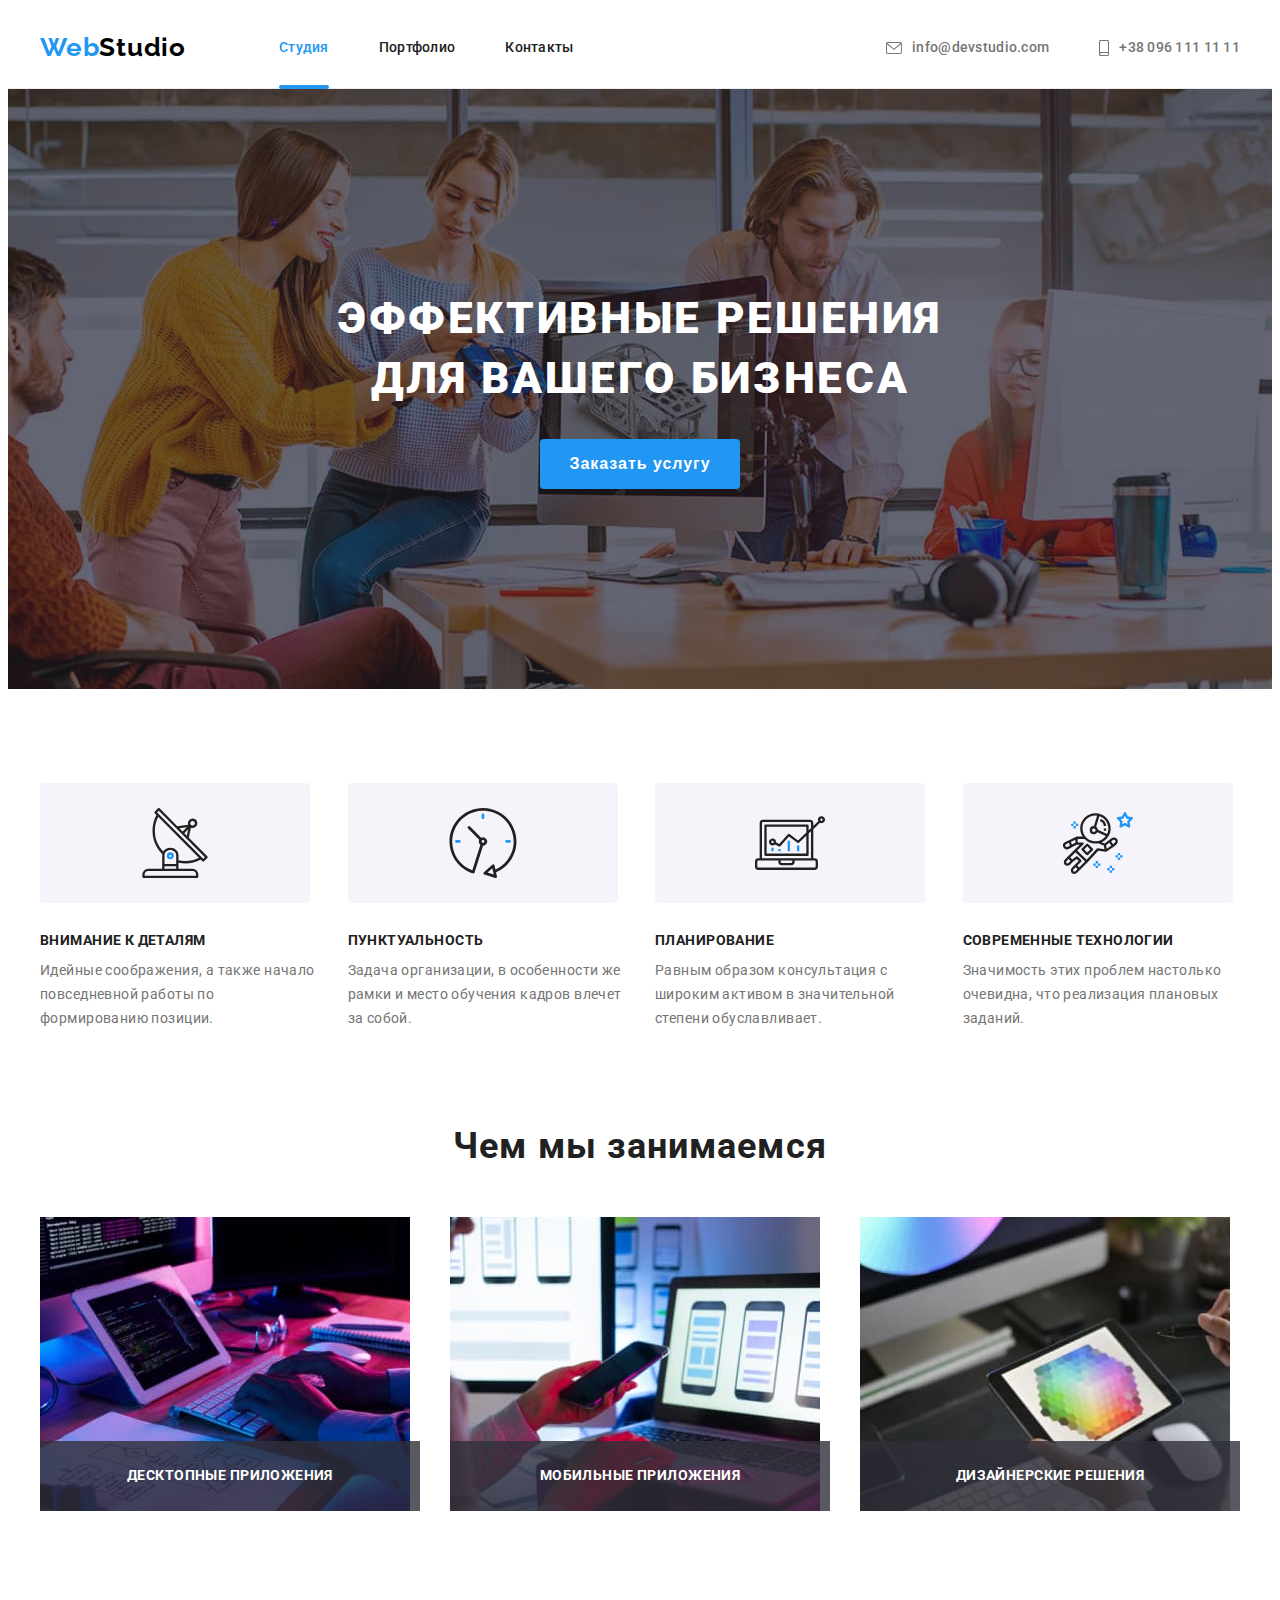
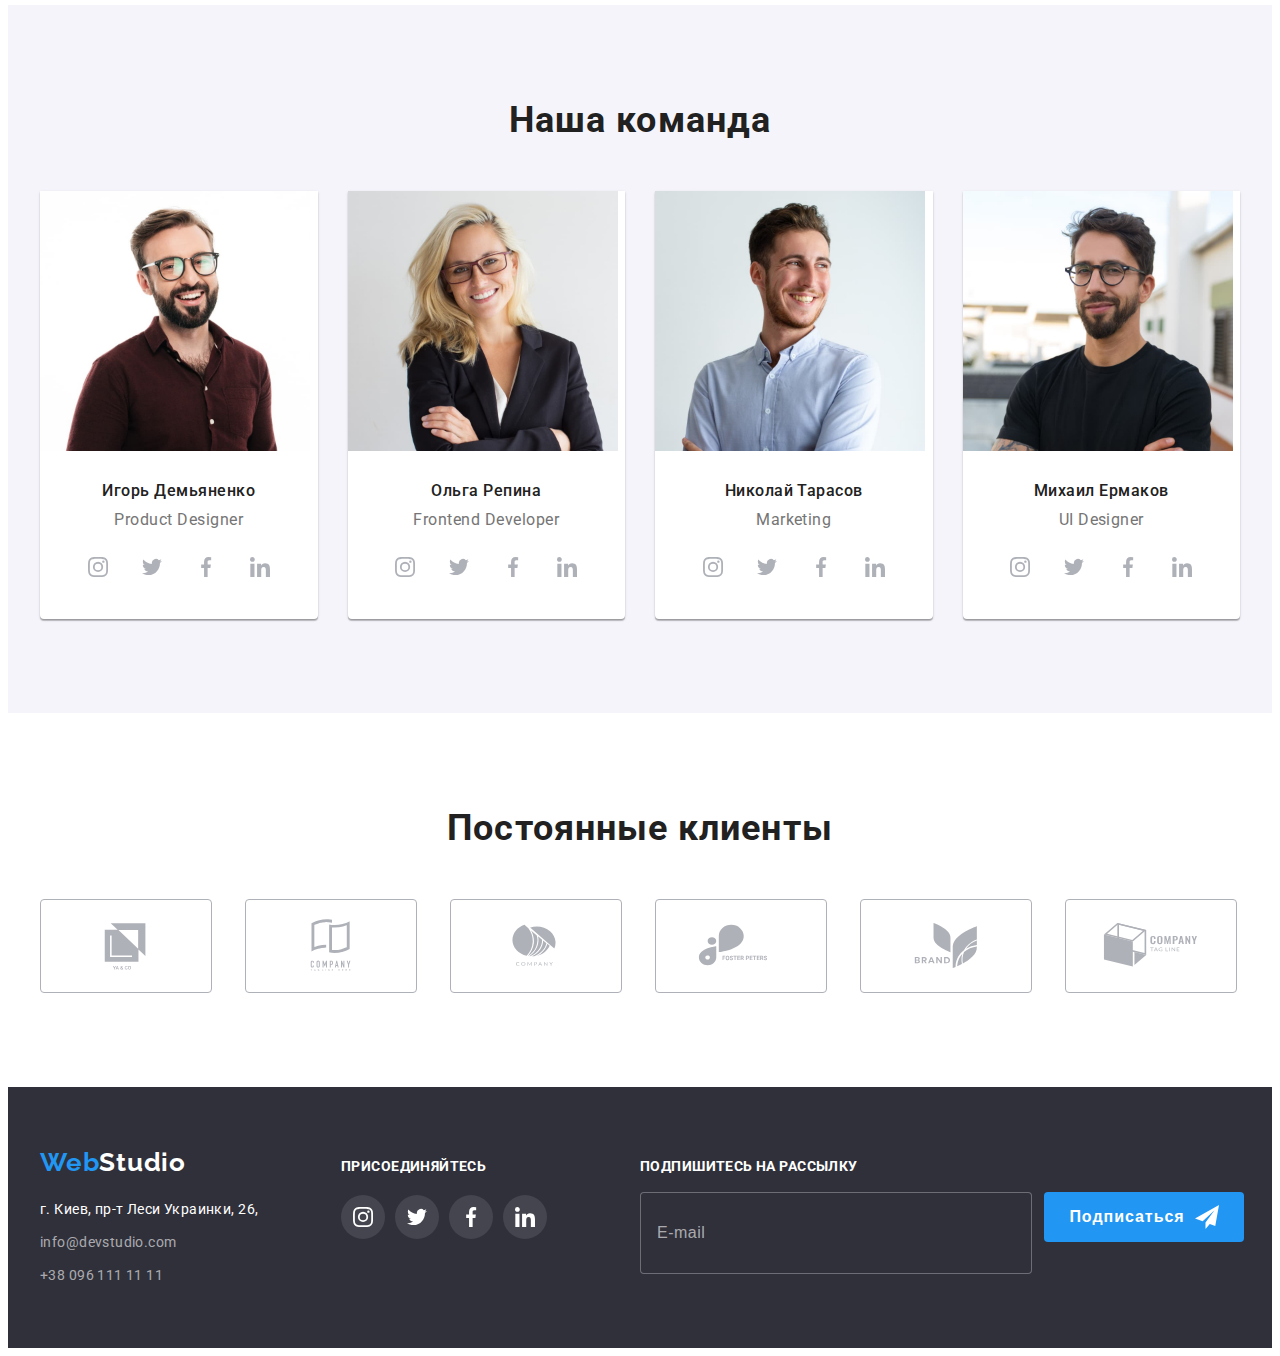
==== commit 6de95e10: "Выполняет рефакторинг HTML-кода блока "Футер" по методологии BEM." ====
--- a/index.html
+++ b/index.html
@@ -128,87 +128,113 @@
         </div>
 
         <!-- Преимущества / особенности ВебСтудии -->
-        <section class="benefits section">
+        <section class="section">
             <div class="container">
-                <h2 class="section-title-main visually-hidden">Преимущества / особенности</h2>
+                <h2 class="section__title visually-hidden">
+                    Преимущества / особенности ВебСтудии
+                </h2>
 
                 <!-- Список преимуществ -->
                 <ul class="benefits-list">
-                    <li class="benefits-item">
-                        <div class="benefits-icon-box">
-                            <svg width="70" height="70" class="benefits-icon">
+                    <li class="benefits-list__item">
+                        <div class="benefits-list__icon-box">
+                            <svg width="70" height="70" class="benefits-list__icon">
                                 <use href="./images/icons.svg#attention-to-detail"></use>
                             </svg>
                         </div>
-                        <h3 class="item-title">Внимание к деталям</h3>
-                        <p class="item-text">Идейные соображения, а также начало повседневной работы по формированию позиции.</p>
-                    </li>
-                    <li class="benefits-item">
-                        <div class="benefits-icon-box">
-                            <svg width="70" height="70" class="benefits-icon">
+                        <h3 class="benefits-list__item-title">
+                            Внимание к деталям
+                        </h3>
+                        <p class="benefits-list__item-text">
+                            Идейные соображения, а также начало повседневной работы по формированию позиции.
+                        </p>
+                    </li>
+                    <li class="benefits-list__item">
+                        <div class="benefits-list__icon-box">
+                            <svg width="70" height="70" class="benefits-list__icon">
                                 <use href="./images/icons.svg#punctuality"></use>
                             </svg>
                         </div>
-                        <h3 class="item-title">Пунктуальность</h3>
-                        <p class="item-text">Задача организации, в особенности же рамки и место обучения кадров влечет за собой.</p>
-                    </li>
-                    <li class="benefits-item">
-                        <div class="benefits-icon-box">
-                            <svg width="70" height="70" class="benefits-icon">
+                        <h3 class="benefits-list__item-title">
+                            Пунктуальность
+                        </h3>
+                        <p class="benefits-list__item-text">
+                            Задача организации, в особенности же рамки и место обучения кадров влечет за собой.
+                        </p>
+                    </li>
+                    <li class="benefits-list__item">
+                        <div class="benefits-list__icon-box">
+                            <svg width="70" height="70" class="benefits-list__icon">
                                 <use href="./images/icons.svg#planning"></use>
                             </svg>
                         </div>
-                        <h3 class="item-title">Планирование</h3>
-                        <p class="item-text">Равным образом консультация с широким активом в значительной степени обуславливает.</p>
-                    </li>
-                    <li class="benefits-item">
-                        <div class="benefits-icon-box">
-                            <svg width="70" height="70" class="benefits-icon">
+                        <h3 class="benefits-list__item-title">
+                            Планирование
+                        </h3>
+                        <p class="benefits-list__item-text">
+                            Равным образом консультация с широким активом в значительной степени обуславливает.
+                        </p>
+                    </li>
+                    <li class="benefits-list__item">
+                        <div class="benefits-list__icon-box">
+                            <svg width="70" height="70" class="benefits-list__icon">
                                 <use href="./images/icons.svg#modern-technologies"></use>
                             </svg>
                         </div>
-                        <h3 class="item-title">Современные технологии</h3>
-                        <p class="item-text">Значимость этих проблем настолько очевидна, что реализация плановых заданий.</p>
+                        <h3 class="benefits-list__item-title">
+                            Современные технологии
+                        </h3>
+                        <p class="benefits-list__item-text">
+                            Значимость этих проблем настолько очевидна, что реализация плановых заданий.
+                        </p>
                     </li>
                 </ul>
             </div>
         </section>
 
         <!-- Услуги ВебСтудии -->
-        <section class="services section">
+        <section class="section section--no-padding-top">
             <div class="container">
-                <h2 class="section-title-main">Чем мы занимаемся</h2>
+                <h2 class="section__title section__title--margin">
+                    Чем мы занимаемся
+                </h2>
 
                 <!-- Список услуг ВебСтудии -->
                 <ul class="services-list">
-                    <li class="services-item">
-                        <img class="services-image" src="./images/studio-services/1-layout-of-the-website.jpg" 
+                    <li class="services-list__item">
+                        <img class="services-list__image" src="./images/studio-services/1-layout-of-the-website.jpg" 
                         alt="Разработчик с помощью гаджетов занимается версткой сайта" 
                         width="370" 
                         height="294">
 
-                        <div class="services-item-overlay">
-                            <h3 class="item-title">Десктопные приложения</h3>
+                        <div class="services-list__item-overlay">
+                            <h3 class="services-list__item-title">
+                                Десктопные приложения
+                            </h3>
                         </div>
                     </li>
-                    <li class="services-item">
-                        <img class="services-image" src="./images/studio-services/2-frontend-end-backend-dev.jpg" 
+                    <li class="services-list__item">
+                        <img class="services-list__image" src="./images/studio-services/2-frontend-end-backend-dev.jpg" 
                         alt="Разработчик с помощью гаджетов занимается оформлением интерфейса сайта" 
                         width="370" 
                         height="294">
 
-                        <div class="services-item-overlay">
-                            <h3 class="item-title">Мобильные приложения</h3>
+                        <div class="services-list__item-overlay">
+                            <h3 class="services-list__item-title">
+                                Мобильные приложения
+                            </h3>
                         </div>
                     </li>
-                    <li class="services-item">
-                        <img class="services-image" src="./images/studio-services/3-website-design.jpg" 
+                    <li class="services-list__item">
+                        <img class="services-list__image" src="./images/studio-services/3-website-design.jpg" 
                         alt="Разработчик с помощью гаджетов занимается оформлением дизайна сайта" 
                         width="370" 
                         height="294">
 
-                        <div class="services-item-overlay">
-                            <h3 class="item-title">Дизайнерские решения</h3>
+                        <div class="services-list__item-overlay">
+                            <h3 class="services-list__item-title">
+                                Дизайнерские решения
+                            </h3>
                         </div>
                     </li>
                 </ul>
@@ -216,51 +242,55 @@
         </section>
 
         <!-- Наша команда -->
-        <section class="team section">
+        <section class="section section--background-color">
             <div class="container">
-                <h2 class="section-title-main">Наша команда</h2>
+                <h2 class="section__title section__title--margin">Наша команда</h2>
             
                 <!-- Список членов команды со ссылками на личные портфолио -->
                 <ul class="team-list">
-                    <li class="team-item">
-                        <img class="team-item-images" src="./images/team-of-studio/1-igor-demyanenko.jpg"
+                    <li class="team-list__item">
+                        <img class="team-list__item-images" src="./images/team-of-studio/1-igor-demyanenko.jpg"
                         alt="Личное фото Игоря Демьяненко" 
                         width="270" 
                         height="260">
-                        <h3 class="item-title">Игорь Демьяненко</h3>
-                        <p class="item-text">Product Designer</p>
+                        <h3 class="team-list__item-title">
+                            Игорь Демьяненко
+                        </h3>
+                        <p class="team-list__item-text">
+                            Product Designer
+                        </p>
                         <ul class="social-networks-list">
-                            <li class="social-networks-item">
-                                <a class="social-network-link" href="#" aria-label="">
-                                    <div class="social-network-icon-box">
-                                        <svg width="20" height="20" class="social-network-icon">
+                            <li class="social-networks-list__item">
+                                <a class="social-networks-list__link" href="#" aria-label="">
+                                    <div class="social-networks-list__icon-box">
+                                        <svg width="20" height="20" class="social-networks-list__icon">
                                             <use href="./images/icons.svg#instagram"></use>
                                         </svg>
                                     </div>
                                 </a>
                             </li>
-                            <li class="social-networks-item">
-                                <a class="social-network-link" href="#">
-                                    <div class="social-network-icon-box">
-                                        <svg width="20" height="20" class="social-network-icon">
+                            <li class="social-networks-list__item">
+                                <a class="social-networks-list__link" href="#">
+                                    <div class="social-networks-list__icon-box">
+                                        <svg width="20" height="20" class="social-networks-list__icon">
                                             <use href="./images/icons.svg#twitter"></use>
                                         </svg>
                                     </div>
                                 </a>
                             </li>
-                            <li class="social-networks-item">
-                                <a class="social-network-link" href="#">
-                                    <div class="social-network-icon-box">
-                                        <svg width="20" height="20" class="social-network-icon">
+                            <li class="social-networks-list__item">
+                                <a class="social-networks-list__link" href="#">
+                                    <div class="social-networks-list__icon-box">
+                                        <svg width="20" height="20" class="social-networks-list__icon">
                                             <use href="./images/icons.svg#facebook"></use>
                                         </svg>
                                     </div>
                                 </a>
                             </li>
-                            <li class="social-networks-item">
-                                <a class="social-network-link" href="#">
-                                    <div class="social-network-icon-box">
-                                        <svg width="20" height="20" class="social-network-icon">
+                            <li class="social-networks-list__item">
+                                <a class="social-networks-list__link" href="#">
+                                    <div class="social-networks-list__icon-box">
+                                        <svg width="20" height="20" class="social-networks-list__icon">
                                             <use href="./images/icons.svg#linkedin"></use>
                                         </svg>
                                     </div>
@@ -268,45 +298,49 @@
                             </li>
                         </ul>
                     </li>
-                    <li class="team-item">
-                        <img class="team-item-images" src="./images/team-of-studio/2-olga-repina.jpg"
+                    <li class="team-list__item">
+                        <img class="team-list__item-images" src="./images/team-of-studio/2-olga-repina.jpg"
                         alt="Личное фото Ольги Репиной" 
                         width="270" 
                         height="260">
-                        <h3 class="item-title">Ольга Репина</h3>
-                        <p class="item-text">Frontend Developer</p>
+                        <h3 class="team-list__item-title">
+                            Ольга Репина
+                        </h3>
+                        <p class="team-list__item-text">
+                            Frontend Developer
+                        </p>
                         <ul class="social-networks-list">
-                            <li class="social-networks-item">
-                                <a class="social-network-link" href="#" aria-label="">
-                                    <div class="social-network-icon-box">
-                                        <svg width="20" height="20" class="social-network-icon">
+                            <li class="social-networks-list__item">
+                                <a class="social-networks-list__link" href="#" aria-label="">
+                                    <div class="social-networks-list__icon-box">
+                                        <svg width="20" height="20" class="social-networks-list__icon">
                                             <use href="./images/icons.svg#instagram"></use>
                                         </svg>
                                     </div>
                                 </a>
                             </li>
-                            <li class="social-networks-item">
-                                <a class="social-network-link" href="#">
-                                    <div class="social-network-icon-box">
-                                        <svg width="20" height="20" class="social-network-icon">
+                            <li class="social-networks-list__item">
+                                <a class="social-networks-list__link" href="#">
+                                    <div class="social-networks-list__icon-box">
+                                        <svg width="20" height="20" class="social-networks-list__icon">
                                             <use href="./images/icons.svg#twitter"></use>
                                         </svg>
                                     </div>
                                 </a>
                             </li>
-                            <li class="social-networks-item">
-                                <a class="social-network-link" href="#">
-                                    <div class="social-network-icon-box">
-                                        <svg width="20" height="20" class="social-network-icon">
+                            <li class="social-networks-list__item">
+                                <a class="social-networks-list__link" href="#">
+                                    <div class="social-networks-list__icon-box">
+                                        <svg width="20" height="20" class="social-networks-list__icon">
                                             <use href="./images/icons.svg#facebook"></use>
                                         </svg>
                                     </div>
                                 </a>
                             </li>
-                            <li class="social-networks-item">
-                                <a class="social-network-link" href="#">
-                                    <div class="social-network-icon-box">
-                                        <svg width="20" height="20" class="social-network-icon">
+                            <li class="social-networks-list__item">
+                                <a class="social-networks-list__link" href="#">
+                                    <div class="social-networks-list__icon-box">
+                                        <svg width="20" height="20" class="social-networks-list__icon">
                                             <use href="./images/icons.svg#linkedin"></use>
                                         </svg>
                                     </div>
@@ -314,45 +348,49 @@
                             </li>
                         </ul>
                     </li>
-                    <li class="team-item">
-                        <img class="team-item-images" src="./images/team-of-studio/3-nikolay-tarasov.jpg"
+                    <li class="team-list__item">
+                        <img class="team-list__item-images" src="./images/team-of-studio/3-nikolay-tarasov.jpg"
                         alt="Личное фото Николая Тарасова" 
                         width="270" 
                         height="260">
-                        <h3 class="item-title">Николай Тарасов</h3>
-                        <p class="item-text">Marketing</p>
+                        <h3 class="team-list__item-title">
+                            Николай Тарасов
+                        </h3>
+                        <p class="team-list__item-text">
+                            Marketing
+                        </p>
                         <ul class="social-networks-list">
-                            <li class="social-networks-item">
-                                <a class="social-network-link" href="#" aria-label="">
-                                    <div class="social-network-icon-box">
-                                        <svg width="20" height="20" class="social-network-icon">
+                            <li class="social-networks-list__item">
+                                <a class="social-networks-list__link" href="#" aria-label="">
+                                    <div class="social-networks-list__icon-box">
+                                        <svg width="20" height="20" class="social-networks-list__icon">
                                             <use href="./images/icons.svg#instagram"></use>
                                         </svg>
                                     </div>
                                 </a>
                             </li>
-                            <li class="social-networks-item">
-                                <a class="social-network-link" href="#">
-                                    <div class="social-network-icon-box">
-                                        <svg width="20" height="20" class="social-network-icon">
+                            <li class="social-networks-list__item">
+                                <a class="social-networks-list__link" href="#">
+                                    <div class="social-networks-list__icon-box">
+                                        <svg width="20" height="20" class="social-networks-list__icon">
                                             <use href="./images/icons.svg#twitter"></use>
                                         </svg>
                                     </div>
                                 </a>
                             </li>
-                            <li class="social-networks-item">
-                                <a class="social-network-link" href="#">
-                                    <div class="social-network-icon-box">
-                                        <svg width="20" height="20" class="social-network-icon">
+                            <li class="social-networks-list__item">
+                                <a class="social-networks-list__link" href="#">
+                                    <div class="social-networks-list__icon-box">
+                                        <svg width="20" height="20" class="social-networks-list__icon">
                                             <use href="./images/icons.svg#facebook"></use>
                                         </svg>
                                     </div>
                                 </a>
                             </li>
-                            <li class="social-networks-item">
-                                <a class="social-network-link" href="#">
-                                    <div class="social-network-icon-box">
-                                        <svg width="20" height="20" class="social-network-icon">
+                            <li class="social-networks-list__item">
+                                <a class="social-networks-list__link" href="#">
+                                    <div class="social-networks-list__icon-box">
+                                        <svg width="20" height="20" class="social-networks-list__icon">
                                             <use href="./images/icons.svg#linkedin"></use>
                                         </svg>
                                     </div>
@@ -360,45 +398,49 @@
                             </li>
                         </ul>
                     </li>
-                    <li class="team-item">
-                        <img class="team-item-images" src="./images/team-of-studio/4-mikhail-ermakov.jpg"
+                    <li class="team-list__item">
+                        <img class="team-list__item-images" src="./images/team-of-studio/4-mikhail-ermakov.jpg"
                         alt="Личное фото Михаила Ермакова" 
                         width="270" 
                         height="260">
-                        <h3 class="item-title">Михаил Ермаков</h3>
-                        <p class="item-text">UI Designer</p>
+                        <h3 class="team-list__item-title">
+                            Михаил Ермаков
+                        </h3>
+                        <p class="team-list__item-text">
+                            UI Designer
+                        </p>
                         <ul class="social-networks-list">
-                            <li class="social-networks-item">
-                                <a class="social-network-link" href="#" aria-label="">
-                                    <div class="social-network-icon-box">
-                                        <svg width="20" height="20" class="social-network-icon">
+                            <li class="social-networks-list__item">
+                                <a class="social-networks-list__link" href="#" aria-label="">
+                                    <div class="social-networks-list__icon-box">
+                                        <svg width="20" height="20" class="social-networks-list__icon">
                                             <use href="./images/icons.svg#instagram"></use>
                                         </svg>
                                     </div>
                                 </a>
                             </li>
-                            <li class="social-networks-item">
-                                <a class="social-network-link" href="#">
-                                    <div class="social-network-icon-box">
-                                        <svg width="20" height="20" class="social-network-icon">
+                            <li class="social-networks-list__item">
+                                <a class="social-networks-list__link" href="#">
+                                    <div class="social-networks-list__icon-box">
+                                        <svg width="20" height="20" class="social-networks-list__icon">
                                             <use href="./images/icons.svg#twitter"></use>
                                         </svg>
                                     </div>
                                 </a>
                             </li>
-                            <li class="social-networks-item">
-                                <a class="social-network-link" href="#">
-                                    <div class="social-network-icon-box">
-                                        <svg width="20" height="20" class="social-network-icon">
+                            <li class="social-networks-list__item">
+                                <a class="social-networks-list__link" href="#">
+                                    <div class="social-networks-list__icon-box">
+                                        <svg width="20" height="20" class="social-networks-list__icon">
                                             <use href="./images/icons.svg#facebook"></use>
                                         </svg>
                                     </div>
                                 </a>
                             </li>
-                            <li class="social-networks-item">
-                                <a class="social-network-link" href="#">
-                                    <div class="social-network-icon-box">
-                                        <svg width="20" height="20" class="social-network-icon">
+                            <li class="social-networks-list__item">
+                                <a class="social-networks-list__link" href="#">
+                                    <div class="social-networks-list__icon-box">
+                                        <svg width="20" height="20" class="social-networks-list__icon">
                                             <use href="./images/icons.svg#linkedin"></use>
                                         </svg>
                                     </div>
@@ -411,61 +453,63 @@
         </section>
 
         <!-- Постоянные клиенты -->
-        <section class="clients section">
+        <section class="section">
             <div class="container">
-                <h2 class="section-title-main">Постоянные клиенты</h2>
+                <h2 class="section__title section__title--margin">
+                    Постоянные клиенты
+                </h2>
         
                 <!-- Список ссылок на сайты клиентов -->
                 <ul class="clients-list">
-                    <li class="clients-item">
-                        <a class="clients-link" href="#">
-                            <div class="clients-icon-box">
-                                <svg width="106" height="60" class="clients-icon">
+                    <li class="clients-list__item">
+                        <a class="clients-list__link" href="#">
+                            <div class="clients-list__icon-box">
+                                <svg width="106" height="60" class="clients-list__icon">
                                     <use href="./images/icons.svg#first-client"></use>
                                 </svg>
                             </div>
                         </a>
                     </li>
-                    <li class="clients-item">
-                        <a class="clients-link" href="#">
-                            <div class="clients-icon-box">
-                                <svg width="106" height="60" class="clients-icon">
+                    <li class="clients-list__item">
+                        <a class="clients-list__link" href="#">
+                            <div class="clients-list__icon-box">
+                                <svg width="106" height="60" class="clients-list__icon">
                                     <use href="./images/icons.svg#second-client"></use>
                                 </svg>
                             </div>
                         </a>
                     </li>
-                    <li class="clients-item">
-                        <a class="clients-link" href="#">
-                            <div class="clients-icon-box">
-                                <svg width="106" height="60" class="clients-icon">
+                    <li class="clients-list__item">
+                        <a class="clients-list__link" href="#">
+                            <div class="clients-list__icon-box">
+                                <svg width="106" height="60" class="clients-list__icon">
                                     <use href="./images/icons.svg#third-client"></use>
                                 </svg>
                             </div>
                         </a>
                     </li>
-                    <li class="clients-item">
-                        <a class="clients-link" href="#">
-                            <div class="clients-icon-box">
-                                <svg width="106" height="60" class="clients-icon">
+                    <li class="clients-list__item">
+                        <a class="clients-list__link" href="#">
+                            <div class="clients-list__icon-box">
+                                <svg width="106" height="60" class="clients-list__icon">
                                     <use href="./images/icons.svg#fourth-client"></use>
                                 </svg>
                             </div>
                         </a>
                     </li>
-                    <li class="clients-item">
-                        <a class="clients-link" href="#">
-                            <div class="clients-icon-box">
-                                <svg width="106" height="60" class="clients-icon">
+                    <li class="clients-list__item">
+                        <a class="clients-list__link" href="#">
+                            <div class="clients-list__icon-box">
+                                <svg width="106" height="60" class="clients-list__icon">
                                     <use href="./images/icons.svg#fifth-client"></use>
                                 </svg>
                             </div>
                         </a>
                     </li>
-                    <li class="clients-item">
-                        <a class="clients-link" href="#">
-                            <div class="clients-icon-box">
-                                <svg width="106" height="60" class="clients-icon">
+                    <li class="clients-list__item">
+                        <a class="clients-list__link" href="#">
+                            <div class="clients-list__icon-box">
+                                <svg width="106" height="60" class="clients-list__icon">
                                     <use href="./images/icons.svg#sixth-client"></use>
                                 </svg>
                             </div>
@@ -487,47 +531,49 @@
                     </a>
 
                     <address class="address">
-                        <p>г. Киев, пр-т Леси Украинки, 26,</p>
-
-                        <a class="contact-mail" href="mailto:info@devstudio.com">info@devstudio.com</a>
-                        <a class="contact-number" href="tel:+380961111111">+38 096 111 11 11</a>
+                        <p class="address__map">г. Киев, пр-т Леси Украинки, 26,</p>
+
+                        <a class="address__mail" href="mailto:info@devstudio.com">info@devstudio.com</a>
+                        <a class="address__phone" href="tel:+380961111111">+38 096 111 11 11</a>
                     </address>
                 </div>
 
                 <div class="our-social-networks">
-                    <h3 class="item-title">Присоединяйтесь</h3>
+                    <h3 class="our-social-networks__title">
+                        Присоединяйтесь
+                    </h3>
                     <ul class="social-networks-list">
-                        <li class="social-networks-item">
-                            <a class="social-network-link" href="#" aria-label="">
-                                <div class="social-network-icon-box">
-                                    <svg width="20" height="20" class="social-network-icon">
+                        <li class="social-networks-list__item">
+                            <a class="social-networks-list__link" href="#" aria-label="">
+                                <div class="social-networks-list__icon-box social-networks-list__icon-box--another">
+                                    <svg width="20" height="20" class="social-networks-list__icon social-networks-list__icon--another">
                                         <use href="./images/icons.svg#instagram"></use>
                                     </svg>
                                 </div>
                             </a>
                         </li>
-                        <li class="social-networks-item">
-                            <a class="social-network-link" href="#">
-                                <div class="social-network-icon-box">
-                                    <svg width="20" height="20" class="social-network-icon">
+                        <li class="social-networks-list__item">
+                            <a class="social-networks-list__link" href="#">
+                                <div class="social-networks-list__icon-box social-networks-list__icon-box--another">
+                                    <svg width="20" height="20" class="social-networks-list__icon social-networks-list__icon--another">
                                         <use href="./images/icons.svg#twitter"></use>
                                     </svg>
                                 </div>
                             </a>
                         </li>
-                        <li class="social-networks-item">
-                            <a class="social-network-link" href="#">
-                                <div class="social-network-icon-box">
-                                    <svg width="20" height="20" class="social-network-icon">
+                        <li class="social-networks-list__item">
+                            <a class="social-networks-list__link" href="#">
+                                <div class="social-networks-list__icon-box social-networks-list__icon-box--another">
+                                    <svg width="20" height="20" class="social-networks-list__icon social-networks-list__icon--another">
                                         <use href="./images/icons.svg#facebook"></use>
                                     </svg>
                                 </div>
                             </a>
                         </li>
-                        <li class="social-networks-item">
-                            <a class="social-network-link" href="#">
-                                <div class="social-network-icon-box">
-                                    <svg width="20" height="20" class="social-network-icon">
+                        <li class="social-networks-list__item">
+                            <a class="social-networks-list__link" href="#">
+                                <div class="social-networks-list__icon-box social-networks-list__icon-box--another">
+                                    <svg width="20" height="20" class="social-networks-list__icon social-networks-list__icon--another">
                                         <use href="./images/icons.svg#linkedin"></use>
                                     </svg>
                                 </div>
@@ -537,16 +583,18 @@
                 </div>
 
                 <div class="our-newsletter">
-                    <h3 class="item-title">Подпишитесь на рассылку</h3>
-
-                    <form class="form-newsletter">
+                    <h3 class="our-newsletter__title">
+                        Подпишитесь на рассылку
+                    </h3>
+
+                    <form class="form footer__form">
                         <label class="form__label form__label--no-margin">
-                            <input class="form__input" type="email" name="users-email" placeholder="E-mail">
+                            <input class="form__input form__input--footer-style" type="email" name="users-email" placeholder="E-mail">
                         </label>
 
-                        <button class="submit-form-btn" type="submit">
+                        <button class="button footer__button" type="submit">
                             Подписаться
-                            <svg width="24" height="24" class="icon-send">
+                            <svg width="24" height="24" class="footer__button-icon">
                                 <use href="./images/icons.svg#icon-send"></use>
                             </svg>
                         </button>
--- a/css/main.min.css
+++ b/css/main.min.css
@@ -1,2 +1,2 @@
-:root{--primary-bg-color: #ffffff;--secondary-bg-color: #2f303a;--section-bg-color: #f5f4fa;--primary-text-color: #757575;--secondary-text-color: #ffffff;--title-text-color: #212121;--logo-basic-text-color: #000000;--primary-button-color: #f5f4fa;--secondary-button-color: #2196f3;--primary-icon-color: #afb1b8;--secondary-icon-color: #ffffff;--primary-bg-color-icon: #ffffff;--secondary-bg-color-icon: rgba(255, 255, 255, 0.1);--primary-text-accent-color: #2196f3;--primary-element-accent-color: #2196f3;--secondary-element-accent-color: #ffffff;--tertiary-element-accent-color: #188ce8;--flexbox-items-gap: 30px;--primary-duration: 250ms;--primary-timing-function: cubic-bezier(0.4, 0, 0.2, 1)}body{background-color:var(--primary-bg-color);color:var(--primary-text-color);font-family:Roboto, sans-serif;font-style:normal;font-weight:normal;font-size:14px;line-height:1.71;letter-spacing:0.03em}h2{color:var(--title-text-color);font-weight:bold;font-size:36px;line-height:1.17;text-align:center;letter-spacing:0.03em}h3{color:var(--title-text-color)}h1,h2,h3,h4,h5,h6,p,ul{margin:0;padding:0;list-style:none}img{display:block;max-width:100%;height:auto}input{margin:0;padding:0}.container{width:1200px;padding-left:15px;padding-right:15px;margin-left:auto;margin-right:auto}.section{padding:94px 0}.visually-hidden{position:absolute;width:1px;height:1px;margin:-1px;padding:0;overflow:hidden;border:0;clip:rect(0 0 0 0)}.header{border-bottom:1px solid #ececec}.header__container{display:-webkit-box;display:-webkit-flex;display:-ms-flexbox;display:flex}.nav,.nav-list{display:-webkit-box;display:-webkit-flex;display:-ms-flexbox;display:flex;-webkit-box-align:center;-webkit-align-items:center;-ms-flex-align:center;align-items:center}.nav-list{font-weight:500;font-size:14px;line-height:1.14;letter-spacing:0.02em}.nav-list__item:not(:last-child){margin-right:50px}.nav-list__link{display:inline-block;position:relative;padding:32px 0;color:var(--title-text-color);text-decoration:none;-webkit-transition-property:color;-o-transition-property:color;transition-property:color;-webkit-transition-duration:var(--primary-duration);-o-transition-duration:var(--primary-duration);transition-duration:var(--primary-duration);-webkit-transition-timing-function:var(--primary-timing-function);-o-transition-timing-function:var(--primary-timing-function);transition-timing-function:var(--primary-timing-function)}.nav-list__link:hover,.nav-list__link:focus{color:var(--primary-text-accent-color)}.nav-list__link::after{content:'';position:absolute;bottom:-1px;left:0;width:100%;height:4px;-webkit-border-radius:2px;border-radius:2px;background-color:var(--primary-element-accent-color);opacity:0}.nav-list__link.current{color:var(--primary-text-accent-color)}.current.nav-list__link::after{opacity:1}.contact-list{font-weight:500;font-size:14px;line-height:1.14;letter-spacing:0.02em;margin-left:auto;display:-webkit-box;display:-webkit-flex;display:-ms-flexbox;display:flex;-webkit-box-align:center;-webkit-align-items:center;-ms-flex-align:center;align-items:center}.contact-list__icon{margin-right:10px;fill:currentColor}.contact-list__item:not(:last-child){margin-right:50px}.contact-list__mail,.contact-list__phone{color:var(--primary-text-color);text-decoration:none;display:-webkit-box;display:-webkit-flex;display:-ms-flexbox;display:flex;-webkit-box-align:center;-webkit-align-items:center;-ms-flex-align:center;align-items:center;padding:32px 0;-webkit-transition-property:color;-o-transition-property:color;transition-property:color;-webkit-transition-duration:var(--primary-duration);-o-transition-duration:var(--primary-duration);transition-duration:var(--primary-duration);-webkit-transition-timing-function:var(--primary-timing-function);-o-transition-timing-function:var(--primary-timing-function);transition-timing-function:var(--primary-timing-function)}.contact-list__mail:hover,.contact-list__mail:focus,.contact-list__phone:hover,.contact-list__phone:focus{color:var(--primary-text-accent-color)}.logo{color:var(--logo-basic-text-color);font-family:Raleway, sans-serif;font-weight:bold;font-size:26px;line-height:1.19;letter-spacing:0.03em;text-decoration:none;margin-right:93px;padding-top:24px;padding-bottom:25px;-webkit-transition-property:color;-o-transition-property:color;transition-property:color;-webkit-transition-duration:var(--primary-duration);-o-transition-duration:var(--primary-duration);transition-duration:var(--primary-duration);-webkit-transition-timing-function:var(--primary-timing-function);-o-transition-timing-function:var(--primary-timing-function);transition-timing-function:var(--primary-timing-function)}.logo__accent{color:var(--primary-text-accent-color)}.logo:hover,.logo:focus{color:var(--primary-text-accent-color)}.footer__logo{display:inline-block;margin:0 0 20px 0;padding:0;color:var(--secondary-text-color)}.hero{background-color:var(--secondary-bg-color);min-height:600px}.hero__content{max-width:1600px;margin-left:auto;margin-right:auto;padding-top:200px;padding-bottom:200px;background-image:-webkit-gradient(linear, left top, left bottom, from(rgba(47,48,58,0.4)), to(rgba(47,48,58,0.4))),url(../images/hero/background-hero.jpg);background-image:-webkit-linear-gradient(rgba(47,48,58,0.4), rgba(47,48,58,0.4)),url(../images/hero/background-hero.jpg);background-image:-o-linear-gradient(rgba(47,48,58,0.4), rgba(47,48,58,0.4)),url(../images/hero/background-hero.jpg);background-image:linear-gradient(rgba(47,48,58,0.4), rgba(47,48,58,0.4)),url(../images/hero/background-hero.jpg);-webkit-background-size:cover;background-size:cover;background-position:center}.hero__title{width:696px;margin-left:auto;margin-right:auto;margin-bottom:30px;color:var(--secondary-text-color);font-weight:900;font-size:44px;line-height:1.36;text-align:center;letter-spacing:0.06em;text-transform:uppercase}.button{display:block;width:200px;height:50px;margin:0 auto;padding:0;border:none;-webkit-border-radius:4px;border-radius:4px;background-color:var(--secondary-button-color);color:var(--secondary-text-color);font-weight:bold;font-size:16px;line-height:1.87;letter-spacing:.06em;-webkit-transition-property:-webkit-box-shadow background-color;transition-property:-webkit-box-shadow background-color;-o-transition-property:box-shadow background-color;transition-property:box-shadow background-color;transition-property:box-shadow background-color, -webkit-box-shadow background-color;-webkit-transition-duration:var(--primary-duration);-o-transition-duration:var(--primary-duration);transition-duration:var(--primary-duration);-webkit-transition-timing-function:var(--primary-timing-function);-o-transition-timing-function:var(--primary-timing-function);transition-timing-function:var(--primary-timing-function)}.button:hover,.button:focus{cursor:pointer;background-color:var(--tertiary-element-accent-color)}.backdrop{position:fixed;top:0;left:0;width:100%;height:100%;z-index:20;background-color:rgba(0,0,0,0.2);-webkit-transition-property:opacity transform;-o-transition-property:opacity transform;transition-property:opacity transform;-webkit-transition-duration:var(--primary-duration);-o-transition-duration:var(--primary-duration);transition-duration:var(--primary-duration);-webkit-transition-timing-function:var(--primary-timing-function);-o-transition-timing-function:var(--primary-timing-function);transition-timing-function:var(--primary-timing-function)}.backdrop.is-hidden{opacity:0;pointer-events:none;-webkit-transform:scale(1.1);-ms-transform:scale(1.1);transform:scale(1.1)}.modal{position:absolute;top:50%;left:50%;-webkit-transform:translate(-50%, -50%);-ms-transform:translate(-50%, -50%);transform:translate(-50%, -50%);min-width:528px;min-height:581px;padding:40px;background-color:#ffffff;-webkit-box-shadow:0px 1px 3px rgba(0,0,0,0.12),0px 1px 1px rgba(0,0,0,0.14),0px 2px 1px rgba(0,0,0,0.2);box-shadow:0px 1px 3px rgba(0,0,0,0.12),0px 1px 1px rgba(0,0,0,0.14),0px 2px 1px rgba(0,0,0,0.2);-webkit-border-radius:4px;border-radius:4px}.modal__closing-button{position:absolute;top:8px;right:8px;display:-webkit-box;display:-webkit-flex;display:-ms-flexbox;display:flex;-webkit-box-pack:center;-webkit-justify-content:center;-ms-flex-pack:center;justify-content:center;-webkit-box-align:center;-webkit-align-items:center;-ms-flex-align:center;align-items:center;width:30px;height:30px;background-color:#ffffff;border:1px solid rgba(0,0,0,0.1);-webkit-border-radius:50%;border-radius:50%;-webkit-transition-property:fill;-o-transition-property:fill;transition-property:fill;-webkit-transition-duration:var(--primary-duration);-o-transition-duration:var(--primary-duration);transition-duration:var(--primary-duration);-webkit-transition-timing-function:var(--primary-timing-function);-o-transition-timing-function:var(--primary-timing-function);transition-timing-function:var(--primary-timing-function)}.modal__closing-button:hover,.modal__closing-button:focus{background-color:currentColor;cursor:pointer;fill:var(--primary-element-accent-color)}.modal__offer{margin-bottom:12px;font-weight:bold;font-size:20px;line-height:1.15;text-align:center;letter-spacing:0.03em;color:#212121}.form__label{position:relative;display:block;margin-bottom:10px;font-weight:normal;font-size:12px;line-height:1.17;letter-spacing:0.01em}.form__label--another-margin{margin-bottom:20px}.form__label--no-margin{margin:0}.form__input{width:100%;height:40px;margin-top:4px;padding:11px 12px 11px 42px;border:1px solid rgba(33,33,33,0.2);-webkit-border-radius:4px;border-radius:4px;font-weight:normal;font-size:14px;line-height:1.14;letter-spacing:0.01em;color:#000000;-webkit-transition-property:border;-o-transition-property:border;transition-property:border;-webkit-transition-duration:var(--primary-duration);-o-transition-duration:var(--primary-duration);transition-duration:var(--primary-duration);-webkit-transition-timing-function:var(--primary-timing-function);-o-transition-timing-function:var(--primary-timing-function);transition-timing-function:var(--primary-timing-function)}.form__input:focus{border:1px solid var(--primary-element-accent-color)}.form__input:focus+.form__icon{fill:var(--primary-element-accent-color)}.form__icon{position:absolute;bottom:11px;left:12px;-webkit-transition-property:fill;-o-transition-property:fill;transition-property:fill;-webkit-transition-duration:var(--primary-duration);-o-transition-duration:var(--primary-duration);transition-duration:var(--primary-duration);-webkit-transition-timing-function:var(--primary-timing-function);-o-transition-timing-function:var(--primary-timing-function);transition-timing-function:var(--primary-timing-function)}.form__label:hover{cursor:pointer}.form__label:hover .form__input{border:1px solid var(--primary-element-accent-color);cursor:pointer}.form__label:hover .form__icon{fill:var(--primary-element-accent-color)}.textarea{width:100%;resize:none;margin-top:4px;padding:12px 16px;border:1px solid rgba(33,33,33,0.2);-webkit-border-radius:4px;border-radius:4px;font-weight:normal;font-size:14px;line-height:1.14;letter-spacing:0.01em;color:#000000;-webkit-transition-property:border;-o-transition-property:border;transition-property:border;-webkit-transition-duration:var(--primary-duration);-o-transition-duration:var(--primary-duration);transition-duration:var(--primary-duration);-webkit-transition-timing-function:var(--primary-timing-function);-o-transition-timing-function:var(--primary-timing-function);transition-timing-function:var(--primary-timing-function)}.textarea::-webkit-input-placeholder{font-weight:normal;font-size:14px;line-height:1.14;letter-spacing:0.01em;color:rgba(117,117,117,0.5)}.textarea:-ms-input-placeholder{font-weight:normal;font-size:14px;line-height:1.14;letter-spacing:0.01em;color:rgba(117,117,117,0.5)}.textarea::-ms-input-placeholder{font-weight:normal;font-size:14px;line-height:1.14;letter-spacing:0.01em;color:rgba(117,117,117,0.5)}.textarea::placeholder{font-weight:normal;font-size:14px;line-height:1.14;letter-spacing:0.01em;color:rgba(117,117,117,0.5)}.textarea:focus{border:1px solid var(--primary-element-accent-color)}.form__label:hover .textarea{border:1px solid var(--primary-element-accent-color);cursor:pointer}.policy{display:-webkit-box;display:-webkit-flex;display:-ms-flexbox;display:flex;-webkit-box-pack:center;-webkit-justify-content:center;-ms-flex-pack:center;justify-content:center;-webkit-box-align:center;-webkit-align-items:center;-ms-flex-align:center;align-items:center;margin-bottom:30px;font-weight:normal;font-size:14px;line-height:1.71;letter-spacing:0.03em}.policy:hover{cursor:pointer}.policy__checkbox-custom{display:inline-block;position:relative;margin-right:8px;width:16px;height:15px;border:2px solid #212121;-webkit-border-radius:2px;border-radius:2px;-webkit-transition-property:border;-o-transition-property:border;transition-property:border;-webkit-transition-duration:var(--primary-duration);-o-transition-duration:var(--primary-duration);transition-duration:var(--primary-duration);-webkit-transition-timing-function:var(--primary-timing-function);-o-transition-timing-function:var(--primary-timing-function);transition-timing-function:var(--primary-timing-function)}.policy__checkbox-icon{position:absolute;top:-2px;left:-2px}.policy__checkbox-original:hover+.policy__checkbox-custom,.policy__checkbox-original:focus+.policy__checkbox-custom{border:2px solid var(--primary-element-accent-color)}.policy__checkbox-original:checked+.policy__checkbox-custom{background-color:var(--primary-element-accent-color);border:2px solid transparent}.policy__link{color:var(--primary-text-accent-color)}.modal__button{-webkit-box-shadow:0px 4px 4px rgba(0,0,0,0.15);box-shadow:0px 4px 4px rgba(0,0,0,0.15)}
+:root{--primary-bg-color: #ffffff;--secondary-bg-color: #2f303a;--section-bg-color: #f5f4fa;--primary-text-color: #757575;--secondary-text-color: #ffffff;--title-text-color: #212121;--logo-basic-text-color: #000000;--primary-button-color: #f5f4fa;--secondary-button-color: #2196f3;--primary-icon-color: #afb1b8;--secondary-icon-color: #ffffff;--primary-bg-color-icon: #ffffff;--secondary-bg-color-icon: rgba(255, 255, 255, 0.1);--primary-text-accent-color: #2196f3;--primary-element-accent-color: #2196f3;--secondary-element-accent-color: #ffffff;--tertiary-element-accent-color: #188ce8;--flexbox-items-gap: 30px;--primary-duration: 250ms;--primary-timing-function: cubic-bezier(0.4, 0, 0.2, 1)}body{background-color:var(--primary-bg-color);color:var(--primary-text-color);font-family:Roboto, sans-serif;font-style:normal;font-weight:normal;font-size:14px;line-height:1.71;letter-spacing:0.03em}h2{color:var(--title-text-color);font-weight:bold;font-size:36px;line-height:1.17;text-align:center;letter-spacing:0.03em}h3{color:var(--title-text-color)}h1,h2,h3,h4,h5,h6,p,ul{margin:0;padding:0;list-style:none}img{display:block;max-width:100%;height:auto}input{margin:0;padding:0}.container{width:1200px;padding-left:15px;padding-right:15px;margin-left:auto;margin-right:auto}.section{padding:94px 0}.section__title--margin{margin-bottom:50px}.section--no-padding-top{padding-top:0}.section--background-color{background-color:var(--section-bg-color)}.visually-hidden{position:absolute;width:1px;height:1px;margin:-1px;padding:0;overflow:hidden;border:0;clip:rect(0 0 0 0)}.header{border-bottom:1px solid #ececec}.header__container{display:-webkit-box;display:-webkit-flex;display:-ms-flexbox;display:flex}.nav,.nav-list{display:-webkit-box;display:-webkit-flex;display:-ms-flexbox;display:flex;-webkit-box-align:center;-webkit-align-items:center;-ms-flex-align:center;align-items:center}.nav-list{font-weight:500;font-size:14px;line-height:1.14;letter-spacing:0.02em}.nav-list__item:not(:last-child){margin-right:50px}.nav-list__link{display:inline-block;position:relative;padding:32px 0;color:var(--title-text-color);text-decoration:none;-webkit-transition-property:color;-o-transition-property:color;transition-property:color;-webkit-transition-duration:var(--primary-duration);-o-transition-duration:var(--primary-duration);transition-duration:var(--primary-duration);-webkit-transition-timing-function:var(--primary-timing-function);-o-transition-timing-function:var(--primary-timing-function);transition-timing-function:var(--primary-timing-function)}.nav-list__link:hover,.nav-list__link:focus{color:var(--primary-text-accent-color)}.nav-list__link::after{content:'';position:absolute;bottom:-1px;left:0;width:100%;height:4px;-webkit-border-radius:2px;border-radius:2px;background-color:var(--primary-element-accent-color);opacity:0}.nav-list__link.current{color:var(--primary-text-accent-color)}.current.nav-list__link::after{opacity:1}.contact-list{font-weight:500;font-size:14px;line-height:1.14;letter-spacing:0.02em;margin-left:auto;display:-webkit-box;display:-webkit-flex;display:-ms-flexbox;display:flex;-webkit-box-align:center;-webkit-align-items:center;-ms-flex-align:center;align-items:center}.contact-list__icon{margin-right:10px;fill:currentColor}.contact-list__item:not(:last-child){margin-right:50px}.contact-list__mail,.contact-list__phone{color:var(--primary-text-color);text-decoration:none;display:-webkit-box;display:-webkit-flex;display:-ms-flexbox;display:flex;-webkit-box-align:center;-webkit-align-items:center;-ms-flex-align:center;align-items:center;padding:32px 0;-webkit-transition-property:color;-o-transition-property:color;transition-property:color;-webkit-transition-duration:var(--primary-duration);-o-transition-duration:var(--primary-duration);transition-duration:var(--primary-duration);-webkit-transition-timing-function:var(--primary-timing-function);-o-transition-timing-function:var(--primary-timing-function);transition-timing-function:var(--primary-timing-function)}.contact-list__mail:hover,.contact-list__mail:focus,.contact-list__phone:hover,.contact-list__phone:focus{color:var(--primary-text-accent-color)}.logo{color:var(--logo-basic-text-color);font-family:Raleway, sans-serif;font-weight:bold;font-size:26px;line-height:1.19;letter-spacing:0.03em;text-decoration:none;margin-right:93px;padding-top:24px;padding-bottom:25px;-webkit-transition-property:color;-o-transition-property:color;transition-property:color;-webkit-transition-duration:var(--primary-duration);-o-transition-duration:var(--primary-duration);transition-duration:var(--primary-duration);-webkit-transition-timing-function:var(--primary-timing-function);-o-transition-timing-function:var(--primary-timing-function);transition-timing-function:var(--primary-timing-function)}.logo__accent{color:var(--primary-text-accent-color)}.logo:hover,.logo:focus{color:var(--primary-text-accent-color)}.footer__logo{display:inline-block;margin:0 0 20px 0;padding:0;color:var(--secondary-text-color)}.hero{background-color:var(--secondary-bg-color);min-height:600px}.hero__content{max-width:1600px;margin-left:auto;margin-right:auto;padding-top:200px;padding-bottom:200px;background-image:-webkit-gradient(linear, left top, left bottom, from(rgba(47,48,58,0.4)), to(rgba(47,48,58,0.4))),url(../images/hero/background-hero.jpg);background-image:-webkit-linear-gradient(rgba(47,48,58,0.4), rgba(47,48,58,0.4)),url(../images/hero/background-hero.jpg);background-image:-o-linear-gradient(rgba(47,48,58,0.4), rgba(47,48,58,0.4)),url(../images/hero/background-hero.jpg);background-image:linear-gradient(rgba(47,48,58,0.4), rgba(47,48,58,0.4)),url(../images/hero/background-hero.jpg);-webkit-background-size:cover;background-size:cover;background-position:center}.hero__title{width:696px;margin-left:auto;margin-right:auto;margin-bottom:30px;color:var(--secondary-text-color);font-weight:900;font-size:44px;line-height:1.36;text-align:center;letter-spacing:0.06em;text-transform:uppercase}.button{display:block;width:200px;height:50px;margin:0 auto;padding:0;border:none;-webkit-border-radius:4px;border-radius:4px;background-color:var(--secondary-button-color);color:var(--secondary-text-color);font-weight:bold;font-size:16px;line-height:1.87;letter-spacing:.06em;-webkit-transition-property:-webkit-box-shadow background-color;transition-property:-webkit-box-shadow background-color;-o-transition-property:box-shadow background-color;transition-property:box-shadow background-color;transition-property:box-shadow background-color, -webkit-box-shadow background-color;-webkit-transition-duration:var(--primary-duration);-o-transition-duration:var(--primary-duration);transition-duration:var(--primary-duration);-webkit-transition-timing-function:var(--primary-timing-function);-o-transition-timing-function:var(--primary-timing-function);transition-timing-function:var(--primary-timing-function)}.button:hover,.button:focus{cursor:pointer;background-color:var(--tertiary-element-accent-color)}.backdrop{position:fixed;top:0;left:0;width:100%;height:100%;z-index:20;background-color:rgba(0,0,0,0.2);-webkit-transition-property:opacity transform;-o-transition-property:opacity transform;transition-property:opacity transform;-webkit-transition-duration:var(--primary-duration);-o-transition-duration:var(--primary-duration);transition-duration:var(--primary-duration);-webkit-transition-timing-function:var(--primary-timing-function);-o-transition-timing-function:var(--primary-timing-function);transition-timing-function:var(--primary-timing-function)}.backdrop.is-hidden{opacity:0;pointer-events:none;-webkit-transform:scale(1.1);-ms-transform:scale(1.1);transform:scale(1.1)}.modal{position:absolute;top:50%;left:50%;-webkit-transform:translate(-50%, -50%);-ms-transform:translate(-50%, -50%);transform:translate(-50%, -50%);min-width:528px;min-height:581px;padding:40px;background-color:#ffffff;-webkit-box-shadow:0px 1px 3px rgba(0,0,0,0.12),0px 1px 1px rgba(0,0,0,0.14),0px 2px 1px rgba(0,0,0,0.2);box-shadow:0px 1px 3px rgba(0,0,0,0.12),0px 1px 1px rgba(0,0,0,0.14),0px 2px 1px rgba(0,0,0,0.2);-webkit-border-radius:4px;border-radius:4px}.modal__closing-button{position:absolute;top:8px;right:8px;display:-webkit-box;display:-webkit-flex;display:-ms-flexbox;display:flex;-webkit-box-pack:center;-webkit-justify-content:center;-ms-flex-pack:center;justify-content:center;-webkit-box-align:center;-webkit-align-items:center;-ms-flex-align:center;align-items:center;width:30px;height:30px;background-color:#ffffff;border:1px solid rgba(0,0,0,0.1);-webkit-border-radius:50%;border-radius:50%;-webkit-transition-property:fill;-o-transition-property:fill;transition-property:fill;-webkit-transition-duration:var(--primary-duration);-o-transition-duration:var(--primary-duration);transition-duration:var(--primary-duration);-webkit-transition-timing-function:var(--primary-timing-function);-o-transition-timing-function:var(--primary-timing-function);transition-timing-function:var(--primary-timing-function)}.modal__closing-button:hover,.modal__closing-button:focus{background-color:currentColor;cursor:pointer;fill:var(--primary-element-accent-color)}.modal__offer{margin-bottom:12px;font-weight:bold;font-size:20px;line-height:1.15;text-align:center;letter-spacing:0.03em;color:#212121}.form__label{position:relative;display:block;margin-bottom:10px;font-weight:normal;font-size:12px;line-height:1.17;letter-spacing:0.01em}.form__label--another-margin{margin-bottom:20px}.form__label--no-margin{margin:0}.form__input{width:100%;height:40px;margin-top:4px;padding:11px 12px 11px 42px;border:1px solid rgba(33,33,33,0.2);-webkit-border-radius:4px;border-radius:4px;font-weight:normal;font-size:14px;line-height:1.14;letter-spacing:0.01em;color:#000000;-webkit-transition-property:border;-o-transition-property:border;transition-property:border;-webkit-transition-duration:var(--primary-duration);-o-transition-duration:var(--primary-duration);transition-duration:var(--primary-duration);-webkit-transition-timing-function:var(--primary-timing-function);-o-transition-timing-function:var(--primary-timing-function);transition-timing-function:var(--primary-timing-function)}.form__input:focus{border:1px solid var(--primary-element-accent-color)}.form__input:focus+.form__icon{fill:var(--primary-element-accent-color)}.form__icon{position:absolute;bottom:11px;left:12px;-webkit-transition-property:fill;-o-transition-property:fill;transition-property:fill;-webkit-transition-duration:var(--primary-duration);-o-transition-duration:var(--primary-duration);transition-duration:var(--primary-duration);-webkit-transition-timing-function:var(--primary-timing-function);-o-transition-timing-function:var(--primary-timing-function);transition-timing-function:var(--primary-timing-function)}.form__label:hover{cursor:pointer}.form__label:hover .form__input{border:1px solid var(--primary-element-accent-color);cursor:pointer}.form__label:hover .form__icon{fill:var(--primary-element-accent-color)}.textarea{width:100%;resize:none;margin-top:4px;padding:12px 16px;border:1px solid rgba(33,33,33,0.2);-webkit-border-radius:4px;border-radius:4px;font-weight:normal;font-size:14px;line-height:1.14;letter-spacing:0.01em;color:#000000;-webkit-transition-property:border;-o-transition-property:border;transition-property:border;-webkit-transition-duration:var(--primary-duration);-o-transition-duration:var(--primary-duration);transition-duration:var(--primary-duration);-webkit-transition-timing-function:var(--primary-timing-function);-o-transition-timing-function:var(--primary-timing-function);transition-timing-function:var(--primary-timing-function)}.textarea::-webkit-input-placeholder{font-weight:normal;font-size:14px;line-height:1.14;letter-spacing:0.01em;color:rgba(117,117,117,0.5)}.textarea:-ms-input-placeholder{font-weight:normal;font-size:14px;line-height:1.14;letter-spacing:0.01em;color:rgba(117,117,117,0.5)}.textarea::-ms-input-placeholder{font-weight:normal;font-size:14px;line-height:1.14;letter-spacing:0.01em;color:rgba(117,117,117,0.5)}.textarea::placeholder{font-weight:normal;font-size:14px;line-height:1.14;letter-spacing:0.01em;color:rgba(117,117,117,0.5)}.textarea:focus{border:1px solid var(--primary-element-accent-color)}.form__label:hover .textarea{border:1px solid var(--primary-element-accent-color);cursor:pointer}.policy{display:-webkit-box;display:-webkit-flex;display:-ms-flexbox;display:flex;-webkit-box-pack:center;-webkit-justify-content:center;-ms-flex-pack:center;justify-content:center;-webkit-box-align:center;-webkit-align-items:center;-ms-flex-align:center;align-items:center;margin-bottom:30px;font-weight:normal;font-size:14px;line-height:1.71;letter-spacing:0.03em}.policy:hover{cursor:pointer}.policy__checkbox-custom{display:inline-block;position:relative;margin-right:8px;width:16px;height:15px;border:2px solid #212121;-webkit-border-radius:2px;border-radius:2px;-webkit-transition-property:border;-o-transition-property:border;transition-property:border;-webkit-transition-duration:var(--primary-duration);-o-transition-duration:var(--primary-duration);transition-duration:var(--primary-duration);-webkit-transition-timing-function:var(--primary-timing-function);-o-transition-timing-function:var(--primary-timing-function);transition-timing-function:var(--primary-timing-function)}.policy__checkbox-icon{position:absolute;top:-2px;left:-2px}.policy__checkbox-original:hover+.policy__checkbox-custom,.policy__checkbox-original:focus+.policy__checkbox-custom{border:2px solid var(--primary-element-accent-color)}.policy__checkbox-original:checked+.policy__checkbox-custom{background-color:var(--primary-element-accent-color);border:2px solid transparent}.policy__link{color:var(--primary-text-accent-color)}.modal__button{-webkit-box-shadow:0px 4px 4px rgba(0,0,0,0.15);box-shadow:0px 4px 4px rgba(0,0,0,0.15)}.benefits-list{display:-webkit-box;display:-webkit-flex;display:-ms-flexbox;display:flex}.benefits-list__item{-webkit-flex-basis:-webkit-calc(100% - (3 * var(--flexbox-items-gap) / 4));-ms-flex-preferred-size:calc(100% - (3 * var(--flexbox-items-gap) / 4));flex-basis:calc(100% - (3 * var(--flexbox-items-gap) / 4))}.benefits-list__item:not(:last-child){margin-right:var(--flexbox-items-gap)}.benefits-list__icon-box{width:270px;height:120px;margin-bottom:var(--flexbox-items-gap);display:-webkit-box;display:-webkit-flex;display:-ms-flexbox;display:flex;-webkit-box-pack:center;-webkit-justify-content:center;-ms-flex-pack:center;justify-content:center;-webkit-box-align:center;-webkit-align-items:center;-ms-flex-align:center;align-items:center;background-color:var(--section-bg-color);-webkit-border-radius:4px;border-radius:4px}.benefits-list__item-title{margin-bottom:10px;font-weight:bold;font-size:14px;line-height:1.14;letter-spacing:0.03em;text-transform:uppercase}.services-list{display:-webkit-box;display:-webkit-flex;display:-ms-flexbox;display:flex}.services-list__item{position:relative;-webkit-flex-basis:-webkit-calc(100% - (2 * var(--flexbox-items-gap)) / 3);-ms-flex-preferred-size:calc(100% - (2 * var(--flexbox-items-gap)) / 3);flex-basis:calc(100% - (2 * var(--flexbox-items-gap)) / 3)}.services-list__item:not(:last-child){margin-right:var(--flexbox-items-gap)}.services-list__item-overlay{position:absolute;bottom:0;display:-webkit-box;display:-webkit-flex;display:-ms-flexbox;display:flex;-webkit-box-pack:center;-webkit-justify-content:center;-ms-flex-pack:center;justify-content:center;-webkit-box-align:center;-webkit-align-items:center;-ms-flex-align:center;align-items:center;width:100%;height:70px;background-color:rgba(47,48,58,0.8)}.services-list__item-title{font-weight:bold;font-size:14px;line-height:1.14;letter-spacing:0.03em;text-transform:uppercase;color:var(--secondary-text-color)}.team-list{display:-webkit-box;display:-webkit-flex;display:-ms-flexbox;display:flex}.team-list__item{-webkit-flex-basis:-webkit-calc(100% - (3 * var(--flexbox-items-gap)) / 4);-ms-flex-preferred-size:calc(100% - (3 * var(--flexbox-items-gap)) / 4);flex-basis:calc(100% - (3 * var(--flexbox-items-gap)) / 4);padding-bottom:30px;-webkit-border-radius:0px 0px 4px 4px;border-radius:0px 0px 4px 4px;background-color:#ffffff;-webkit-box-shadow:0px 1px 3px rgba(0,0,0,0.12),0px 1px 1px rgba(0,0,0,0.14),0px 2px 1px rgba(0,0,0,0.2);box-shadow:0px 1px 3px rgba(0,0,0,0.12),0px 1px 1px rgba(0,0,0,0.14),0px 2px 1px rgba(0,0,0,0.2)}.team-list__item:not(:last-child){margin-right:var(--flexbox-items-gap)}.team-list__item-images{margin-bottom:30px}.team-list__item-title{margin-bottom:10px;font-weight:500;font-size:16px;line-height:1.19;text-align:center;letter-spacing:0.03em}.team-list__item-text{color:var(--primary-text-color);margin-bottom:16px;font-weight:normal;font-size:16px;line-height:1.19;text-align:center;letter-spacing:0.03em}.social-networks-list{display:-webkit-box;display:-webkit-flex;display:-ms-flexbox;display:flex;-webkit-box-pack:justify;-webkit-justify-content:space-between;-ms-flex-pack:justify;justify-content:space-between;width:206px;height:44px;margin-left:auto;margin-right:auto}.social-networks-list__icon-box{display:-webkit-box;display:-webkit-flex;display:-ms-flexbox;display:flex;-webkit-box-pack:center;-webkit-justify-content:center;-ms-flex-pack:center;justify-content:center;-webkit-box-align:center;-webkit-align-items:center;-ms-flex-align:center;align-items:center;width:44px;height:44px;-webkit-border-radius:50px;border-radius:50px;-webkit-transition-property:background-color;-o-transition-property:background-color;transition-property:background-color;-webkit-transition-duration:var(--primary-duration);-o-transition-duration:var(--primary-duration);transition-duration:var(--primary-duration);-webkit-transition-timing-function:var(--primary-timing-function);-o-transition-timing-function:var(--primary-timing-function);transition-timing-function:var(--primary-timing-function)}.social-networks-list__icon-box--another{background-color:var(--secondary-bg-color-icon)}.social-networks-list__icon{fill:var(--primary-icon-color);-webkit-transition-property:fill;-o-transition-property:fill;transition-property:fill;-webkit-transition-duration:var(--primary-duration);-o-transition-duration:var(--primary-duration);transition-duration:var(--primary-duration);-webkit-transition-timing-function:var(--primary-timing-function);-o-transition-timing-function:var(--primary-timing-function);transition-timing-function:var(--primary-timing-function)}.social-networks-list__icon--another{fill:var(--secondary-icon-color)}.social-networks-list__link:hover .social-networks-list__icon-box,.social-networks-list__link:focus .social-networks-list__icon-box{background-color:var(--primary-element-accent-color)}.social-networks-list__link:hover .social-networks-list__icon,.social-networks-list__link:focus .social-networks-list__icon{fill:var(--secondary-element-accent-color)}.clients-list{display:-webkit-box;display:-webkit-flex;display:-ms-flexbox;display:flex}.clients-list__item{-webkit-flex-basis:-webkit-calc(100% - (5 * var(--flexbox-items-gap) / 6));-ms-flex-preferred-size:calc(100% - (5 * var(--flexbox-items-gap) / 6));flex-basis:calc(100% - (5 * var(--flexbox-items-gap) / 6))}.clients-list__item:not(:last-child){margin-right:var(--flexbox-items-gap)}.clients-list__icon-box{display:-webkit-box;display:-webkit-flex;display:-ms-flexbox;display:flex;-webkit-box-pack:center;-webkit-justify-content:center;-ms-flex-pack:center;justify-content:center;-webkit-box-align:center;-webkit-align-items:center;-ms-flex-align:center;align-items:center;width:170px;height:92px;border:1px solid var(--primary-icon-color);-webkit-border-radius:4px;border-radius:4px;-webkit-transition-property:border-color;-o-transition-property:border-color;transition-property:border-color;-webkit-transition-duration:var(--primary-duration);-o-transition-duration:var(--primary-duration);transition-duration:var(--primary-duration);-webkit-transition-timing-function:var(--primary-timing-function);-o-transition-timing-function:var(--primary-timing-function);transition-timing-function:var(--primary-timing-function)}.clients-list__icon{fill:var(--primary-icon-color);-webkit-transition-property:fill;-o-transition-property:fill;transition-property:fill;-webkit-transition-duration:var(--primary-duration);-o-transition-duration:var(--primary-duration);transition-duration:var(--primary-duration);-webkit-transition-timing-function:var(--primary-timing-function);-o-transition-timing-function:var(--primary-timing-function);transition-timing-function:var(--primary-timing-function)}.clients-list__link:hover .clients-list__icon-box,.clients-list__link:focus .clients-list__icon-box{border:1px solid var(--primary-element-accent-color)}.clients-list__link:hover .clients-list__icon,.clients-list__link:focus .clients-list__icon{fill:var(--primary-element-accent-color)}
 /*# sourceMappingURL=main.min.css.map */--- a/css_old/styles.css
+++ b/css_old/styles.css
@@ -1,340 +1,92 @@
-/* Преимущества / особенности ВебСтудии */
-
-.benefits-list {
-  display: flex;
-}
-
-.benefits-item {
-  flex-basis: calc(100% - (3 * var(--flexbox-items-gap) / 4));
-}
-
-.benefits-item:not(:last-child) {
-  margin-right: var(--flexbox-items-gap);
-}
-
-.benefits-icon-box {
-  width: 270px;
-  height: 120px;
-  margin-bottom: var(--flexbox-items-gap);
-
-  display: flex;
-  justify-content: center;
-  align-items: center;
-
-  background-color: var(--section-bg-color);
-
-  border-radius: 4px;
-}
-
-.benefits-list .item-title {
-  margin-bottom: 10px;
+/* Подвал сайта */
+.footer {
+  background-color: var(--secondary-bg-color);
+  padding-top: 60px;
+  padding-bottom: 60px;
+}
+
+.information-about-us {
+  display: flex;
+}
+
+.address {
+  color: var(--secondary-text-color);
+
+  width: 231px;
+  margin-right: 70px;
+
+  font-style: normal;
+  font-weight: normal;
+  font-size: 14px;
+  line-height: 1.71;
+  letter-spacing: 0.03em;
+}
+
+.address__map {
+  margin-bottom: 9px;
+}
+
+.address__mail,
+.address__phone {
+  display: block;
+
+  margin: 0;
+  padding: 0;
+
+  text-decoration: none;
+
+  color: rgba(255, 255, 255, 0.6);
+}
+
+.address__mail {
+  margin-bottom: 9px;
+}
+
+.address__mail:hover,
+.address__mail:focus,
+.address__phone:hover,
+.address__phone:focus {
+  color: var(--primary-text-accent-color);
+}
+
+.our-social-networks {
+  padding-top: 12px;
+  margin-right: 93px;
+}
+
+.our-social-networks__title {
+  margin-bottom: 20px;
 
   font-weight: bold;
   font-size: 14px;
   line-height: 1.14;
   letter-spacing: 0.03em;
   text-transform: uppercase;
-}
-
-/* Услуги ВебСтудии */
-
-.services.section {
-  padding-top: 0;
-}
-
-.services .section-title-main {
-  margin-bottom: 50px;
-}
-
-.services-list {
-  display: flex;
-}
-
-.services-item {
-  position: relative;
-
-  flex-basis: calc(100% - (2 * var(--flexbox-items-gap)) / 3);
-}
-
-.services-item:not(:last-child) {
-  margin-right: var(--flexbox-items-gap);
-}
-
-.services-item-overlay {
-  position: absolute;
-  bottom: 0;
-
-  display: flex;
-  justify-content: center;
-  align-items: center;
-
-  width: 100%;
-  height: 70px;
-
-  background-color: rgba(47, 48, 58, 0.8);
-}
-
-.services-item-overlay .item-title {
+  color: var(--secondary-text-color);
+}
+
+.our-newsletter {
+  padding-top: 12px;
+}
+
+.our-newsletter__title {
+  margin-bottom: 17px;
+
+  color: var(--secondary-text-color);
+
   font-weight: bold;
   font-size: 14px;
   line-height: 1.14;
   letter-spacing: 0.03em;
   text-transform: uppercase;
-  color: var(--secondary-text-color);
-}
-
-/* Наша команда */
-.team {
-  background-color: var(--section-bg-color);
-}
-
-.team .section-title-main {
-  margin-bottom: 50px;
-}
-
-.team-list {
-  display: flex;
-}
-
-.team-item {
-  flex-basis: calc(100% - (3 * var(--flexbox-items-gap)) / 4);
-}
-
-.team-item:not(:last-child) {
-  margin-right: var(--flexbox-items-gap);
-}
-
-.team-item {
-  padding-bottom: 30px;
-
-  background-color: #ffffff;
-
-  box-shadow: 0px 1px 3px rgba(0, 0, 0, 0.12), 0px 1px 1px rgba(0, 0, 0, 0.14),
-    0px 2px 1px rgba(0, 0, 0, 0.2);
-
-  border-radius: 0px 0px 4px 4px;
-}
-
-.team-item-link {
-  text-decoration: none;
-}
-
-.team-item-images {
-  margin-bottom: 30px;
-}
-
-.team-list .item-title {
-  margin-bottom: 10px;
-
-  font-weight: 500;
-  font-size: 16px;
-  line-height: 1.19;
-  text-align: center;
-  letter-spacing: 0.03em;
-}
-
-.team-list .item-text {
-  color: var(--primary-text-color);
-
-  margin-bottom: 16px;
-
-  font-weight: normal;
-  font-size: 16px;
-  line-height: 1.19;
-  text-align: center;
-  letter-spacing: 0.03em;
-}
-
-.social-networks-list {
-  width: 206px;
-  height: 44px;
-  margin-left: auto;
-  margin-right: auto;
-
-  display: flex;
-  justify-content: space-between;
-}
-
-.social-network-icon-box {
-  width: 44px;
-  height: 44px;
-
-  border-radius: 50px;
-
-  display: flex;
-  justify-content: center;
-  align-items: center;
-
-  transition-property: background-color;
-  transition-duration: var(--primary-duration);
-  transition-timing-function: var(--primary-timing-function);
-}
-
-.social-network-icon {
-  fill: var(--primary-icon-color);
-
-  transition-property: fill;
-  transition-duration: var(--primary-duration);
-  transition-timing-function: var(--primary-timing-function);
-}
-
-.social-network-link:focus .social-network-icon-box,
-.social-network-link:hover .social-network-icon-box {
-  background-color: var(--primary-element-accent-color);
-}
-
-.social-network-link:focus .social-network-icon,
-.social-network-link:hover .social-network-icon {
-  fill: var(--secondary-element-accent-color);
-}
-
-/* Постоянные клиенты */
-.clients .section-title-main {
-  margin-bottom: 50px;
-}
-
-.clients-list {
-  display: flex;
-}
-
-.clients-item {
-  flex-basis: calc(100% - (5 * var(--flexbox-items-gap) / 6));
-}
-
-.clients-item:not(:last-child) {
-  margin-right: var(--flexbox-items-gap);
-}
-
-.clients-icon-box {
-  width: 170px;
-  height: 92px;
-
-  display: flex;
-  justify-content: center;
-  align-items: center;
-
-  border: 1px solid var(--primary-icon-color);
-  border-radius: 4px;
-
-  transition-property: border-color;
-  transition-duration: var(--primary-duration);
-  transition-timing-function: var(--primary-timing-function);
-}
-
-.clients-icon {
-  fill: var(--primary-icon-color);
-
-  transition-property: fill;
-  transition-duration: var(--primary-duration);
-  transition-timing-function: var(--primary-timing-function);
-}
-
-.clients-link:focus .clients-icon-box,
-.clients-link:hover .clients-icon-box {
-  border: 1px solid var(--primary-element-accent-color);
-}
-
-.clients-link:focus .clients-icon,
-.clients-link:hover .clients-icon {
-  fill: var(--primary-element-accent-color);
-}
-
-/* Подвал сайта */
-footer {
-  background-color: var(--secondary-bg-color);
-  padding-top: 60px;
-  padding-bottom: 60px;
-}
-
-.information-about-us {
-  display: flex;
-}
-
-address {
-  color: var(--secondary-text-color);
-
-  width: 231px;
-  margin-right: 70px;
-
-  font-style: normal;
-  font-weight: normal;
-  font-size: 14px;
-  line-height: 1.71;
-  letter-spacing: 0.03em;
-}
-
-.address p {
-  margin-bottom: 9px;
-}
-
-.footer .contact-mail,
-.footer .contact-number {
-  display: block;
-
-  margin: 0;
-  padding: 0;
-
-  text-decoration: none;
-
-  color: rgba(255, 255, 255, 0.6);
-}
-
-.footer .contact-mail {
-  margin-bottom: 9px;
-}
-
-.footer .contact-mail:hover,
-.footer .contact-mail:focus,
-.footer .contact-number:hover,
-.footer .contact-number:focus {
-  color: var(--primary-text-accent-color);
-}
-
-.our-social-networks {
-  padding-top: 12px;
-  margin-right: 93px;
-}
-
-.our-social-networks .item-title {
-  margin-bottom: 20px;
-
-  font-weight: bold;
-  font-size: 14px;
-  line-height: 1.14;
-  letter-spacing: 0.03em;
-  text-transform: uppercase;
-  color: var(--secondary-text-color);
-}
-
-.our-social-networks .social-network-icon-box {
-  background-color: var(--secondary-bg-color-icon);
-}
-
-.our-social-networks .social-network-icon {
-  fill: var(--secondary-icon-color);
-}
-
-.our-newsletter {
-  padding-top: 12px;
-}
-
-.our-newsletter .item-title {
-  margin-bottom: 17px;
-
-  font-weight: bold;
-  font-size: 14px;
-  line-height: 1.14;
-  letter-spacing: 0.03em;
-  text-transform: uppercase;
-  color: var(--secondary-text-color);
-}
-
-.form-newsletter {
+}
+
+.footer__form {
   display: flex;
   justify-content: start;
 }
 
-.our-newsletter .form__input {
+.form__input--footer-style {
   display: inline-block;
 
   width: 358px;
@@ -359,7 +111,7 @@
   transition-timing-function: var(--primary-timing-function);
 }
 
-.our-newsletter .form__input::placeholder {
+.form__input--footer-style::placeholder {
   font-weight: normal;
   font-size: 16px;
   line-height: 1.25;
@@ -367,42 +119,14 @@
   color: rgba(255, 255, 255, 0.6);
 }
 
-.our-newsletter .submit-form-btn {
+.footer__button {
   display: inline-flex;
 
   justify-content: center;
   align-items: center;
-
-  width: 200px;
-  height: 50px;
-
-  padding: 10px;
-
-  border: 0;
-  border-radius: 4px;
-
-  color: var(--secondary-text-color);
-  background-color: var(--secondary-button-color);
-
-  font-weight: bold;
-  font-size: 16px;
-  line-height: 1.87;
-  letter-spacing: 0.06em;
-
-  box-shadow: 0px 4px 4px rgba(0, 0, 0, 0.15);
-
-  transition-property: cursor background-color;
-  transition-duration: var(--primary-duration);
-  transition-timing-function: var(--primary-timing-function);
-}
-
-.our-newsletter .submit-form-btn:hover,
-.our-newsletter .submit-form-btn:focus {
-  cursor: pointer;
-  background-color: var(--tertiary-element-accent-color);
-}
-
-.icon-send {
+}
+
+.footer__button-icon {
   margin-left: 10px;
 }
 
